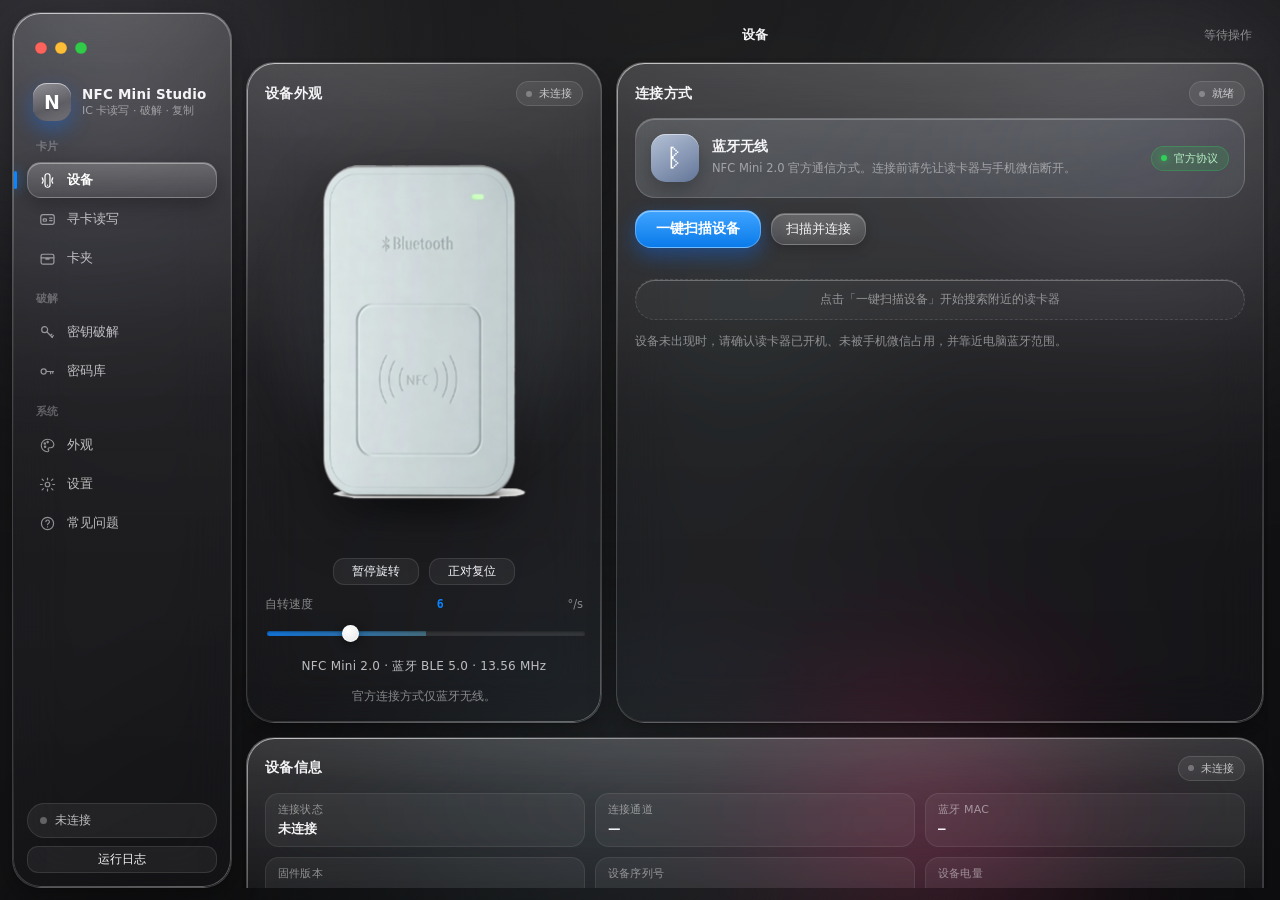
==== app/web/index.html @ 986ca79f "feat(perf): 候选密钥批量认证 + 全卡破解预算可调；项目路径随盘整理更新 - device.request_batch()/auth_batch()：多条请求一次写出去再按 msgid 统" ====
<!DOCTYPE html>
<html lang="zh-CN">
<head>
<meta charset="UTF-8">
<meta name="viewport" content="width=device-width, initial-scale=1.0">
<title>NFC Mini Studio</title>
<link rel="stylesheet" href="css/style.css">
<link rel="stylesheet" href="css/macos.css">
</head>
<body>

<!-- ============ 背景层（液态玻璃折射底） ============ -->
<div class="bg" id="bg">
  <div class="bg-blob b1"></div>
  <div class="bg-blob b2"></div>
  <div class="bg-blob b3"></div>
  <div class="bg-blob b4"></div>
  <div class="bg-blob b5"></div>
  <div class="bg-grain"></div>
  <div class="bg-vignette"></div>
</div>

<!-- ============ 应用主体（macOS 窗口观感） ============ -->
<div class="app">

  <!-- 侧边栏 -->
  <aside class="sidebar glass">
    <!-- 交通灯置于窗口左上角（macOS 惯例，与侧边栏同列） -->
    <div class="titlebar-strip pywebview-drag-region">
      <div class="win-controls">
        <button class="wdot close" id="wClose" title="关闭"></button>
        <button class="wdot min"   id="wMin"   title="最小化"></button>
        <button class="wdot max"   id="wMax"   title="最大化"></button>
      </div>
    </div>

    <div class="brand pywebview-drag-region">
      <div class="logo"><span>N</span></div>
      <div class="brand-text">
        <h1>NFC Mini Studio</h1>
        <span>IC 卡读写 · 破解 · 复制</span>
      </div>
    </div>

    <nav class="nav">
      <div class="nav-group">卡片</div>
      <button class="nav-item is-active" data-view="device">
        <i class="ico ico-device"></i><span>设备</span>
      </button>
      <button class="nav-item" data-view="card">
        <i class="ico ico-card"></i><span>寻卡读写</span>
      </button>
      <button class="nav-item" data-view="box">
        <i class="ico ico-box"></i><span>卡夹</span>
      </button>

      <div class="nav-group">破解</div>
      <button class="nav-item" data-view="crack">
        <i class="ico ico-crack"></i><span>密钥破解</span>
      </button>
      <button class="nav-item" data-view="keybox">
        <i class="ico ico-key"></i><span>密码库</span>
      </button>

      <div class="nav-group">系统</div>
      <button class="nav-item" data-view="appearance">
        <i class="ico ico-paint"></i><span>外观</span>
      </button>
      <button class="nav-item" data-view="settings">
        <i class="ico ico-gear"></i><span>设置</span>
      </button>
      <button class="nav-item" data-view="help">
        <i class="ico ico-help"></i><span>常见问题</span>
      </button>
    </nav>

    <div class="sidebar-foot">
      <div class="conn-pill" id="connPill"><i class="dot-mini"></i><span>未连接</span></div>
      <button class="btn ghost sm full" id="btnLog">运行日志</button>
    </div>
  </aside>

  <!-- 主区域 -->
  <main class="main">
    <header class="titlebar pywebview-drag-region">
      <div class="titlebar-title" id="tbTitle">设备</div>
      <div class="titlebar-right"><span id="tbHint">等待操作</span></div>
    </header>

    <div class="views" id="views">

      <!-- ==================== 设备 ==================== -->
      <section class="view is-active" id="view-device">

        <div class="grid-device">

          <!-- 设备外观 -->
          <div class="card glass showcase">
            <div class="card-head">
              <h2>设备外观</h2>
              <span class="badge" id="ledBadge">未连接</span>
            </div>
            <div class="stage device-stage" id="deviceStage">
              <div class="device-glow"></div>
              <div class="device-model" id="deviceModel">
                <div class="device-depth" id="deviceDepth" aria-hidden="true"></div>
                <img class="device-photo" id="deviceFace" src="assets/device_user_cut.png"
                     alt="NFC Mini 2.0" draggable="false">
                <span class="device-led" id="devLed"></span>
              </div>
              <div class="device-shadow"></div>
            </div>
            <div class="row center device-spin-controls">
              <button class="btn ghost sm" id="btnSpinToggle">暂停旋转</button>
              <button class="btn ghost sm" id="btnSpinReset">正对复位</button>
            </div>
            <label class="field range-field">
              <span>自转速度 <b id="lblSpin">6</b> °/s</span>
              <input type="range" id="rngSpin" min="0" max="24" value="6">
            </label>
            <p class="device-caption">NFC Mini 2.0 · 蓝牙 BLE 5.0 · 13.56 MHz</p>
            <p class="hint center">官方连接方式仅蓝牙无线。</p>
          </div>

          <!-- 连接 -->
          <div class="card glass conn-card">
            <div class="card-head">
              <h2>连接方式</h2>
              <span class="badge" id="scanBadge">就绪</span>
            </div>

            <div class="conn-mode">
              <span class="conn-mode-ico">ᛒ</span>
              <div>
                <b>蓝牙无线</b>
                <p>NFC Mini 2.0 官方通信方式。连接前请先让读卡器与手机微信断开。</p>
              </div>
              <span class="badge ok">官方协议</span>
            </div>

            <div class="pane" id="paneBle">
              <div class="row">
                <button class="btn primary lg" id="btnScan">一键扫描设备</button>
                <button class="btn" id="btnQuickConnect">扫描并连接</button>
              </div>
              <div class="scanline" id="scanline"><span></span></div>
              <ul class="dev-list" id="devList">
                <li class="empty">点击「一键扫描设备」开始搜索附近的读卡器</li>
              </ul>
              <p class="hint">设备未出现时，请确认读卡器已开机、未被手机微信占用，并靠近电脑蓝牙范围。</p>
            </div>
          </div>
        </div>

        <div class="card glass">
          <div class="card-head">
            <h2>设备信息</h2>
            <span class="badge" id="connBadge">未连接</span>
          </div>
          <div class="kv-grid" id="devInfo">
            <div class="kv"><label>连接状态</label><b id="kvState">未连接</b></div>
            <div class="kv"><label>连接通道</label><b id="kvMode">—</b></div>
            <div class="kv"><label>蓝牙 MAC</label><b id="kvMac" class="mono">—</b></div>
            <div class="kv"><label>固件版本</label><b id="kvVer">—</b></div>
            <div class="kv"><label>设备序列号</label><b id="kvSn" class="mono">—</b></div>
            <div class="kv"><label>设备电量</label><b id="kvBattery">—</b></div>
            <div class="kv"><label>固件型号</label><b id="kvFwModel">—</b></div>
            <div class="kv"><label>卡上芯片</label><b id="kvChip">—</b></div>
          </div>
          <div class="row mt">
            <button class="btn" id="btnRefreshInfo">刷新信息</button>
            <button class="btn danger" id="btnDisconnect">断开连接</button>
          </div>
          <p class="hint">蓝牙连接前，请先让读卡器与手机微信断开。</p>
        </div>
      </section>

      <!-- ==================== 寻卡读写 ==================== -->
      <section class="view" id="view-card">
        <div class="grid-2">
          <div class="card glass card-find">
            <div class="find-visual">
              <div class="chip-card" id="chipCard">
                <span class="card-corner mono">NFC MINI 2.0</span>
                <span class="card-waves" aria-hidden="true"><i></i><i></i><i></i></span>
                <div class="chip-uid" id="chipUid">—— —— —— ——</div>
                <div class="chip-class" id="chipClass">等待寻卡</div>
              </div>
            </div>
            <div class="find-info">
              <div class="card-head">
                <h2>寻卡</h2>
              </div>
              <button class="btn primary lg" id="btnFind">一键寻卡</button>
              <div class="kv-grid compact">
                <div class="kv"><label>UID</label><b id="fUid" class="mono">—</b></div>
                <div class="kv"><label>卡片类别</label><b id="fClass">—</b></div>
                <div class="kv"><label>固件卡类型</label><b id="fType">—</b></div>
                <div class="kv"><label>SAK</label><b id="fSak" class="mono">—</b></div>
                <div class="kv"><label>UID 卡</label><b id="fIsUid">—</b></div>
                <div class="kv"><label>频段</label><b id="fBand">—</b></div>
              </div>
              <div class="row">
                <button class="btn" id="btnCopyUid">复制 UID</button>
                <button class="btn ghost" id="btnBug">漏洞卡检测</button>
              </div>
            </div>
          </div>

          <div class="card glass">
            <div class="card-head">
              <h2>自动破解（后台级联）</h2>
              <span class="badge" id="autoCrackBadge">待寻卡</span>
            </div>
            <p class="hint">寻卡成功后自动在后台按顺序尝试多种破解方式，前一种失败自动切换下一种，不阻塞读卡。</p>
            <div class="progress with-idle is-idle" id="crackProg" data-idle="等待寻卡">
              <span id="crackBar"></span>
            </div>
            <div class="progress-info">
              <b id="crackPct">0%</b><span id="crackMeta">等待寻卡</span>
            </div>
            <div class="chain-mini" id="chainMini"></div>
            <div class="row mt">
              <button class="btn" id="btnCrackAgain">重新破解</button>
            </div>
            <div class="result-box" id="crackResultMini">
              <p class="hint">破解结果会显示在这里。</p>
            </div>
          </div>
        </div>

        <div class="card glass">
          <div class="card-head">
            <h2>扇区数据</h2>
            <span class="badge" id="dumpBadge">未读取</span>
          </div>
          <div class="sector-tools">
            <label class="field">
              <span>默认密钥</span>
              <input class="input mono" id="keyInput" maxlength="17" value="FFFFFFFFFFFF">
            </label>
            <label class="field">
              <span>密钥类型</span>
              <select class="input" id="keyType">
                <option value="0">KEY A</option>
                <option value="1">KEY B</option>
              </select>
            </label>
            <div class="sector-actions">
              <button class="btn primary" id="btnDump">读取整卡</button>
              <button class="btn" id="btnWriteAll">写入整卡</button>
              <button class="btn ghost" id="btnClearDump">清空</button>
            </div>
          </div>

          <div class="progress-stack">
            <div class="progress-block">
              <div class="progress-head"><span>读卡进度</span><b id="dumpPct">0%</b></div>
              <div class="progress with-idle is-idle" id="dumpProg" data-idle="等待读取整卡">
                <span id="dumpBar"></span>
              </div>
              <div class="progress-info"><span id="dumpMeta">等待读取</span><em id="dumpTime">—</em></div>
            </div>

            <div class="progress-block">
              <div class="progress-head"><span>写卡进度</span><b id="writePct">0%</b></div>
              <div class="progress with-idle is-idle" id="writeProg" data-idle="等待写入卡片">
                <span id="writeBar"></span>
              </div>
              <div class="progress-info"><span id="writeMeta">等待写入</span><em id="writeTime">—</em></div>
            </div>
          </div>

          <div class="sectors" id="sectors"></div>
        </div>

        <!-- P0 · 独立写卡流程（0x0C / 0x16 / 0x18 / 0x08 + 写前卡号校验） -->
        <div class="grid-2 mt">
          <div class="card glass">
            <div class="card-head">
              <h2>独立写卡</h2>
              <span class="badge" id="writeCardBadge">待写卡</span>
            </div>
            <p class="hint">命令对齐微信小程序「宜新 NFC Reader Tool」：写卡号 0x0C、极速写块 0x16、普通写块 0x18、带密钥类型写块 0x08；写前先用 0x24 / 0x26 做卡号校验。</p>
            <div class="sector-tools">
              <label class="field">
                <span>写卡档位</span>
                <select class="input" id="wMode"></select>
              </label>
              <label class="field grow">
                <span>待写卡号（ID 卡 / 转接卡，10 位 Hex）</span>
                <input class="input mono" id="wCardNo" maxlength="12" placeholder="0A1B2C3D4E"
                       spellcheck="false">
              </label>
            </div>
            <div class="row mt">
              <label class="check">
                <input type="checkbox" id="wCheckNo" checked><span>写前校验卡号</span>
              </label>
              <label class="check">
                <input type="checkbox" id="wVerify" checked><span>写后回读校验</span>
              </label>
            </div>
            <div class="row mt">
              <button class="btn" id="btnReadNo">读取当前卡号</button>
              <button class="btn" id="btnWriteNo">仅写卡号（0x0C）</button>
              <button class="btn primary" id="btnWriteCard">开始写卡</button>
            </div>
            <div class="progress with-idle is-idle" id="writeCardProg" data-idle="等待写卡">
              <span id="writeCardBar"></span>
            </div>
            <div class="progress-info">
              <b id="writeCardPct">0%</b><span id="writeCardMeta">等待写卡</span><em id="writeCardTime">—</em>
            </div>
            <div class="result-box" id="writeCardResult">
              <p class="hint">写卡结果（含卡号校验结论、每一步命令与耗时）会显示在这里。</p>
            </div>
          </div>

          <div class="card glass">
            <div class="card-head">
              <h2>读 ID 卡 / 低频卡频率</h2>
              <span class="badge" id="idCardBadge">未读取</span>
            </div>
            <p class="hint">对应小程序 0x26 命令：读取 ID 卡（低频卡）卡号，并解析其工作频率档位（125 / 250 / 375 / 500 kHz）。</p>
            <div class="row">
              <button class="btn primary" id="btnReadIdCard">读取 ID 卡（0x26）</button>
              <button class="btn ghost" id="btnSniffRun">侦测读卡（0x34/0x35/0x36）</button>
              <button class="btn ghost" id="btnCheckFw">检查固件</button>
              <button class="btn ghost" id="btnDownloadFw">下载固件</button>
            </div>
            <div class="kv-grid compact">
              <div class="kv"><label>卡号</label><b id="idNo" class="mono">—</b></div>
              <div class="kv"><label>卡号（十进制）</label><b id="idDec" class="mono">—</b></div>
              <div class="kv"><label>工作频率</label><b id="idFreq">—</b></div>
              <div class="kv"><label>频率档位</label><b id="idFreqId">—</b></div>
              <div class="kv"><label>卡类型</label><b id="idType">—</b></div>
              <div class="kv"><label>卡代码</label><b id="idCode" class="mono">—</b></div>
              <div class="kv"><label>设施码</label><b id="idFacility" class="mono">—</b></div>
              <div class="kv"><label>HID 位宽</label><b id="idHid">—</b></div>
              <div class="kv"><label>原始帧</label><b id="idRaw" class="mono">—</b></div>
            </div>
          </div>
        </div>

        <!-- P1 · 写录手机 / 手环 NFC（0x27 转接卡两步法，须与写 UID / 魔术卡区分） -->
        <div class="card glass mt">
          <div class="card-head">
            <h2>写录手机 / 手环 NFC</h2>
            <span class="badge" id="phoneNfcBadge">待写录</span>
          </div>
          <p class="hint">命令语义对齐小程序 card-write 页的「写手机 / 手环」：<b>转接卡两步法</b> ——
            0x0C 写卡号 → 0x26 回读 → 0x27 生成转接卡 → 0x16 / 0x18 写 IC 数据。
            该流程与「写 UID / 魔术卡」（0x27 直接改写卡片 UID）、「封卡」（0x17 单字节，不可逆）是
            <b>不同流程</b>，请勿混用。</p>
          <div class="sector-tools">
            <label class="field">
              <span>转接卡 UID（6 字节 Hex，可空）</span>
              <input class="input mono" id="pnUid" maxlength="14" placeholder="04A1B2C3D4E5"
                     spellcheck="false">
            </label>
            <label class="field grow">
              <span>要模拟的卡号（10 位 Hex，可空）</span>
              <input class="input mono" id="pnCardNo" maxlength="12" placeholder="0A1B2C3D4E"
                     spellcheck="false">
            </label>
            <label class="field">
              <span>写块档位</span>
              <select class="input" id="pnMode"></select>
            </label>
          </div>
          <div class="row mt">
            <label class="check">
              <input type="checkbox" id="pnPrepOnly"><span>仅生成转接卡（不写 IC 数据）</span>
            </label>
            <label class="check">
              <input type="checkbox" id="pnCheckNo" checked><span>写前卡号校验（0x24 + 0x26）</span>
            </label>
            <label class="check">
              <input type="checkbox" id="pnVerify" checked><span>写后回读校验</span>
            </label>
          </div>
          <div class="row mt">
            <button class="btn primary" id="btnWritePhoneNfc">写入手机 / 手环</button>
            <button class="btn" id="btnPhoneNfcSteps">查看步骤</button>
            <button class="btn ghost" id="btnWriteUidCard">写 UID / 生成转接卡（0x27）</button>
          </div>
          <div class="row mt">
            <label class="check">
              <input type="checkbox" id="lockConfirm"><span>我已知晓：格式化 / 封卡 / 锁卡均不可逆</span>
            </label>
            <button class="btn danger" id="btnFormatCard">格式化卡片</button>
            <button class="btn danger" id="btnLockUfuid">封卡 UFUID（0x17）</button>
            <button class="btn danger" id="btnLockCard">锁卡（0x23）</button>
          </div>
          <div class="progress with-idle is-idle" id="phoneNfcProg" data-idle="等待写录">
            <span id="phoneNfcBar"></span>
          </div>
          <div class="progress-info">
            <b id="phoneNfcPct">0%</b><span id="phoneNfcMeta">等待写录</span><em id="phoneNfcTime">—</em>
          </div>
          <div class="result-box" id="phoneNfcResult">
            <p class="hint">转接卡步骤清单与回读结论（含 0x27 是否命中桥卡）会显示在这里。</p>
          </div>
        </div>
      </section>

      <!-- ==================== 破解 ==================== -->
      <section class="view" id="view-crack">
        <div class="grid-2">
          <div class="card glass">
            <div class="card-head">
              <h2>破解方式（自动级联）</h2>
              <span class="badge" id="chainBadge">0 / 6</span>
            </div>
            <div class="method-list" id="methodList"></div>
          </div>
          <div class="card glass">
            <div class="card-head">
              <h2>执行</h2>
              <span class="badge" id="crackStateBadge">就绪</span>
            </div>
            <label class="field">
              <span>目标扇区</span>
              <select class="input" id="crackSector"></select>
            </label>
            <label class="field">
              <span>密钥类型</span>
              <select class="input" id="crackKeyType">
                <option value="0">KEY A</option>
                <option value="1">KEY B</option>
              </select>
            </label>
            <label class="field">
              <span>单方式超时（秒）</span>
              <input class="input" id="crackTimeout" type="number" value="25" min="5" max="600">
            </label>
            <button class="btn primary lg full" id="btnCrack">手动级联破解</button>

            <div class="progress-block">
              <div class="progress-head"><span>破解进度</span><b id="crackBigPct">0%</b></div>
              <div class="progress lg with-idle is-idle" id="crackBigProg" data-idle="等待开始破解">
                <span id="crackBigBar"></span>
              </div>
              <div class="progress-info"><span id="crackBigMeta">等待开始</span><em id="crackBigTime">—</em></div>
            </div>

            <div class="attempts" id="crackAttempts"></div>
            <div class="result-box" id="crackResult">
              <p class="hint">破解结果将显示在这里。</p>
            </div>
            <p class="note">破解时请保持卡片贴在读卡器上。硬嵌套耗时较长，可随时中止。</p>
            <div class="row mt">
              <button class="btn ghost" id="btnCrackCancel">中止破解</button>
            </div>
          </div>
        </div>

        <!-- P1 · 自动识别卡片 / 一键破解扫描（0x38 自动识别，0x11 兜底） -->
        <div class="card glass mt">
          <div class="card-head">
            <h2>自动识别卡片 / 一键破解扫描</h2>
            <span class="badge" id="scanBadge">待扫描</span>
          </div>
          <p class="hint">先发 <b>0x38 自动识别卡片</b>（单字节 DATA）读回卡号 / 卡类型 / 卡代码 / 设施码；
            0x38 未命中或返回非 ID 卡时自动回落 <b>0x11 寻卡</b>判类型，再按卡类型决定是否启动后台级联破解
            （ID 卡无密钥概念 → 跳过）。<span class="mono">注意：staticnested 变体破解同为 0x38 但带载荷，
            自动识别是单字节，设备靠 DATA 长度区分。</span></p>
          <label class="field">
            <span>解码方式（对齐小程序 8 种算法）</span>
            <select class="input" id="decodeAlgo">
              <option value="auto">自动（keygen 优先，推荐）</option>
              <option value="network">network · 云端密钥库 keygen</option>
              <option value="history">history · 读卡历史库复用</option>
              <option value="staticnest">staticnest · 无漏洞卡</option>
              <option value="hardnested">hardnested · 兼容卡</option>
              <option value="pang">pang · 全加密卡</option>
              <option value="mfoc">mfoc · 全加密变体</option>
              <option value="fm11rf08s">fm11rf08s · 三代卡</option>
            </select>
          </label>
          <div class="row">
            <button class="btn primary" id="btnAutoIdentify">自动识别卡片（0x38）</button>
            <button class="btn primary" id="btnCrackScan">一键破解扫描</button>
            <button class="btn primary" id="btnCloudCrack">云端破解（keygen 密钥库）</button>
            <button class="btn" id="btnCardNoValid">卡号校验（0x24）</button>
          </div>
          <div class="row mt">
            <label class="check">
              <input type="checkbox" id="scanAutoCrack" checked><span>扫描命中 IC 卡后自动后台破解</span>
            </label>
          </div>
          <div class="progress with-idle is-idle" id="scanProg" data-idle="等待扫描">
            <span id="scanBar"></span>
          </div>
          <div class="progress-info">
            <b id="scanPct">0%</b><span id="scanMeta">等待扫描</span><em id="scanTime">—</em>
          </div>
          <div class="kv-grid compact mt">
            <div class="kv"><label>识别来源</label><b id="scanSource">—</b></div>
            <div class="kv"><label>卡号</label><b id="scanNo" class="mono">—</b></div>
            <div class="kv"><label>卡类型</label><b id="scanType">—</b></div>
            <div class="kv"><label>卡代码</label><b id="scanCode" class="mono">—</b></div>
            <div class="kv"><label>设施码</label><b id="scanFacility" class="mono">—</b></div>
            <div class="kv"><label>破解建议</label><b id="scanAdvice">—</b></div>
          </div>
          <div class="result-box" id="scanResult">
            <p class="hint">识别结论、卡号校验状态与破解建议会显示在这里。</p>
          </div>
        </div>

        <!-- 破解模式（原在「外观设置」页，属于破解业务，移到这里） -->
        <div class="card glass">
          <div class="card-head">
            <h2>破解模式（云端解算 / 本地离线）</h2>
            <span class="badge" id="crackModeBadge">读取中…</span>
          </div>
          <div class="seg" id="crackModeSeg">
            <button class="seg-item is-active" id="modeCloud">云端解算</button>
            <button class="seg-item" id="modeLocal">本地离线</button>
          </div>
          <p class="hint" id="crackModeHint">云端解算失败或超时后自动降级本地 mfkey32。</p>

          <div class="grid-2 mt">
            <label class="field">
              <span>云端解算接口地址（默认官方 recovery 地址，可替换）</span>
              <input class="input mono" id="setCloudEndpoint" placeholder="https://nfctools.nfcreader.net/nice-json/mini-program/v1/recovery/mfkey32v2">
            </label>
            <label class="field">
              <span>云端 token（需填自己账号的登录态 token）</span>
              <input class="input mono" id="setCloudToken" type="password" placeholder="粘贴登录态 token（留空 = 保持不变）">
            </label>
          </div>
          <div class="row wrap mt">
            <button class="btn primary" id="btnWxToken">从微信小程序自动获取 token</button>
            <span class="hint grow" id="wxTokenOut">微信已登录且「宜新 NFC Reader Tool」小程序已打开时，点这里自动抓取并填入云端 token。</span>
          </div>
          <p class="hint">token 来源：微信小程序「宜新 NFC Reader Tool」登录账号后，请求头 NICETHEME 的值（登录态、会过期，需自行获取粘贴）。密钥库接口用的厂商内置凭据已随软件内置，无需填写；未填 token 时云端会跳过并自动降级本地 mfkey32。</p>

          <div class="row wrap mt">
            <label class="field grow">
              <span>云端超时（秒，超时自动降级本地）</span>
              <input class="input" id="setCloudTimeout" type="number" value="8" min="1" max="120">
            </label>
            <button class="btn ghost" id="btnVerifyLocal">验证本地算法</button>
          </div>
          <p class="hint" id="crackVerifyOut">点「验证本地算法」跑一遍官方 mfkey32 测试向量，确认本机离线算法可用。</p>
        </div>
      </section>

      <!-- ==================== 卡夹 ==================== -->
      <section class="view" id="view-box">
        <div class="card glass">
          <div class="card-head">
            <h2>卡夹</h2>
            <span class="badge" id="boxBadge">0 张</span>
          </div>
          <div class="row wrap">
            <button class="btn primary lg" id="btnCopyCard">一键复制卡（读整卡入夹）</button>
            <button class="btn" id="btnImportCard">导入卡片文件</button>
            <button class="btn ghost" id="btnRefreshBox">刷新</button>
            <button class="btn ghost" id="btnCardDiff">数据对比（滚动码）</button>
          </div>
          <p class="hint">「复制」= 读取当前卡的 64 个数据块并存入卡夹（同时后台自动破解）；「粘贴写卡」= 把卡夹中的数据逐块写回目标卡并回读校验。</p>

          <div class="progress-block">
            <div class="progress-head"><span>复制 / 粘贴进度</span><b id="copyPct">0%</b></div>
            <div class="progress"><span id="copyBar"></span></div>
            <div class="progress-info"><span id="copyMeta">等待操作</span><em id="copyTime">—</em></div>
          </div>

          <div class="card-grid" id="cardGrid"></div>
        </div>
      </section>

      <!-- ==================== 外观 ==================== -->
      <section class="view" id="view-appearance">
        <div class="grid-2">
          <div class="card glass">
            <div class="card-head"><h2>背景外观</h2></div>
            <div class="wall-grid" id="wallGrid"></div>
            <div class="row mt">
              <button class="btn primary" id="btnPickWall">选择本地图片</button>
              <button class="btn ghost" id="btnClearWall">恢复内置背景</button>
            </div>
            <label class="field range-field">
              <span>玻璃模糊 <b id="lblBlur">26</b></span>
              <input type="range" id="rngBlur" min="0" max="100" value="26">
            </label>
            <label class="field range-field">
              <span>玻璃乳白度 <b id="lblAlpha">4</b>（越低越通透）</span>
              <input type="range" id="rngAlpha" min="0" max="60" value="4">
            </label>
          </div>
        </div>
      </section>

      <!-- ==================== 设置 ==================== -->
      <section class="view" id="view-settings">
        <div class="grid-2">
          <div class="card glass">
            <div class="card-head"><h2>读写与破解默认值</h2></div>
            <label class="field">
              <span>默认密钥（12 位 Hex）</span>
              <input class="input mono" id="setKey" maxlength="17" value="FFFFFFFFFFFF">
            </label>
            <label class="field">
              <span>密钥类型</span>
              <select class="input" id="setKeyType">
                <option value="0">KEY A</option>
                <option value="1">KEY B</option>
              </select>
            </label>
            <label class="field">
              <span>自动破解目标扇区</span>
              <select class="input" id="setCrackSector"></select>
            </label>
            <label class="field">
              <span>单方式超时（秒）</span>
              <input class="input" id="setCrackTimeout" type="number" value="25" min="5" max="600">
            </label>
            <label class="field">
              <span>全卡破解时间上限（秒，超时保留已解出的扇区）</span>
              <input class="input" id="setCrackBudget" type="number" value="300" min="30" max="3600">
            </label>
            <label class="check">
              <input type="checkbox" id="setCrackBatch"><span>候选密钥批量认证（更快；设备漏应答会自动回退串行）</span>
            </label>
            <label class="check">
              <input type="checkbox" id="setAutoCrack"><span>寻卡后自动后台破解</span>
            </label>
            <label class="check">
              <input type="checkbox" id="setAutoFind"><span>连接后自动寻卡</span>
            </label>            <div class="split mt"><span>功能设置（对齐小程序）</span></div>
            <label class="check">
              <input type="checkbox" id="setHidEnable"><span>启用 HID 卡读取</span>
            </label>
            <label class="check">
              <input type="checkbox" id="setNonFullKey"><span>非完整密钥读卡（采集 + 密钥缓存批量验证）</span>
            </label>
            <label class="check">
              <input type="checkbox" id="setEncZero"><span>自动加密 0 扇区</span>
            </label>
            <label class="check">
              <input type="checkbox" id="setWriteTips"><span>写卡前提示滚动码风险</span>
            </label>
            <label class="check">
              <input type="checkbox" id="setPowerDisplay"><span>显示设备电量</span>
            </label>
            <label class="check">
              <input type="checkbox" id="setSak88"><span>SAK88 开关</span>
            </label>
            <button class="btn primary" id="btnSaveSet">保存设置</button>

            <div class="about">
              <h3>关于</h3>
              <p>NFC Mini Studio <b id="aboutVer">2.6.0</b></p>
              <p class="hint">协议来自 NFC Mini 2.0 微信小程序 BLE 私有协议逆向，仅供自有设备研究使用。</p>
            </div>
          </div>
        </div>

      </section>

      <!-- ==================== 密码库 ==================== -->
      <section class="view" id="view-keybox">
        <div class="card glass">
          <div class="card-head">
            <h2>密码库</h2>
            <span class="badge" id="keyboxBadge">读取中…</span>
          </div>
          <div class="seg" id="keyboxTabs">
            <button class="seg-item is-active" id="kbTabPublic">公共资源库</button>
            <button class="seg-item" id="kbTabUser">用户密钥库</button>
            <button class="seg-item" id="kbTabHistory">读卡历史库</button>
          </div>
          <div class="row wrap mt">
            <input class="input mono grow" id="keyboxInput" placeholder="12 位 Hex 密钥，多个用逗号/空格分隔">
            <button class="btn primary" id="keyboxAdd">添加到用户库</button>
            <button class="btn ghost" id="keyboxClear">清空当前库</button>
          </div>
          <div class="row wrap mt">
            <select class="input" id="keyboxBlock"></select>
            <select class="input" id="keyboxKeyType">
              <option value="0">KEY A</option>
              <option value="1">KEY B</option>
            </select>
            <button class="btn primary" id="keyboxVerify">批量验证</button>
            <span class="hint grow" id="keyboxVerifyOut">对当前密码库逐把认证（对齐小程序 0x40 缓存 + 0x41 验证功能）。</span>
          </div>
          <div class="keybox-list mt" id="keyboxList"></div>
          <p class="hint">公共资源库＝厂商常用密钥表；用户密钥库＝自己新增/导入；读卡历史库＝每次读卡破解命中的 UID 与密钥。</p>
        </div>
      </section>

      <!-- ==================== 常见问题 ==================== -->
      <section class="view" id="view-help">
        <div class="card glass">
          <div class="card-head"><h2>常见问题</h2><span class="badge">FAQ</span></div>
          <details class="faq"><summary>云端破解为什么有时候解不出来？</summary>
            <p>云端密钥库（keygen）是按卡号 UID 收录的。收录过的卡会返回几百把候选密钥，逐把验证很快就能命中；<b>没收录的卡查不到候选</b>，就需要用 staticnest / hardnested 等需要已知密钥的算法。</p></details>
          <details class="faq"><summary>为什么读卡慢、写卡快？</summary>
            <p>读卡要逐块采集 + 云端返回几百把候选逐把验证（官方也是分批试），所以慢；写卡用的是 <b>0x16 极速档</b>，写完立即返回，所以快。</p></details>
          <details class="faq"><summary>云端 token 会过期吗？</summary>
            <p>会。recovery 接口要的是微信登录态 token，约 1 天过期。破解页点「从微信小程序自动获取 token」可一键重新抓取填好；不填时云端会跳过、降级本地算法。</p></details>
          <details class="faq"><summary>写卡提示里的「滚动码」是什么？</summary>
            <p>有些小区卡每次刷卡会改掉某一两个块（滚动码）。直接克隆可能导致门禁失效。用卡夹页的「数据对比」可以看出是不是滚动码卡。</p></details>
          <details class="faq"><summary>格式化 / 封卡会不会有风险？</summary>
            <p><b>都会，且不可逆。</b>格式化会清空整卡数据（密钥块写回厂商默认值）；封卡（0x17）/ 锁卡（0x23）执行后卡片不能再改写。两者都要勾选「我已知晓」并二次确认。</p></details>
          <details class="faq"><summary>为什么写卡总是失败？</summary>
            <p>先确认密钥已通过认证（0x06/0x09，不是那个空命令 0x0A）。密钥错时写块必然失败。可用密码库的「批量验证」先筛出正确密钥，再写卡。</p></details>
          <details class="faq"><summary>固件升级为什么只让下载不让刷？</summary>
            <p>刷写固件有变砖风险，且官方刷写协议（0x90/0x91）尚未完全逆清。当前只提供「检查固件」和「下载固件」留档，不做刷写。</p></details>
          <details class="faq"><summary>HID 卡 / ID 卡能破解吗？</summary>
            <p>不能，也不需要。ID 卡（125kHz）和 HID 卡是低频卡，没有 Mifare 的扇区密钥体系，寻卡即可读出卡号，不存在"破解密钥"这回事。</p></details>
        </div>
      </section>

    </div>
  </main>
</div>

<!-- ============ 全局进度浮层 ============ -->
<div class="progress-dock glass" id="progDock">
  <div class="progress-dock-head">
    <span class="dot-live" id="progDot"></span>
    <b id="progTitle">空闲</b>
    <em id="progPct">0%</em>
  </div>
  <div class="progress"><span id="progBar"></span></div>
  <div class="progress-info"><span id="progMeta">—</span><em id="progTime">—</em></div>
</div>

<!-- ============ 日志抽屉 ============ -->
<div class="log-drawer glass" id="logDrawer">
  <div class="log-head">
    <h3>运行日志</h3>
    <div class="row">
      <button class="btn ghost sm" id="btnClearLog">清空</button>
      <button class="btn ghost sm" id="btnCloseLog">收起</button>
    </div>
  </div>
  <div class="log-body mono" id="logBody"></div>
</div>

<!-- ============ 通用弹层 ============ -->
<div class="modal-mask" id="modalMask">
  <div class="modal glass" id="modalBox">
    <h3 id="modalTitle">确认</h3>
    <p id="modalText"></p>
    <div class="modal-actions">
      <button class="btn ghost" id="modalCancel">取消</button>
      <button class="btn primary" id="modalOk">确认</button>
    </div>
  </div>
</div>

<div class="toasts" id="toasts"></div>

<script src="js/app.js"></script>
</body>
</html>
---- app/web/css/style.css ----
/* ==========================================================================
   NFC Mini Studio 2.6.0 · Liquid Glass 主题（macOS 桌面系统观感）
   设计要点：多层毛玻璃 + 高光边缘 + 折射扫光 + 大圆角 + 柔和层级阴影
   ========================================================================== */

/* ------------------------------------------------------------------ tokens */
:root {
  /* 玻璃乳白度：小数（0 = 全透，1 = 全白）；由设置页滑杆写入 */
  --alpha: 0.04;
  --blur: 26px;
  --sat: 170%;

  --r-xl: 30px;
  --r-lg: 24px;
  --r-md: 16px;
  --r-sm: 11px;

  --ink: #f5f5f7;
  --ink-2: rgba(245, 245, 247, .74);
  --ink-3: rgba(245, 245, 247, .50);
  --ink-4: rgba(245, 245, 247, .30);

  --accent: #0071e3;
  --accent-2: #64d2ff;
  --ok: #30d158;
  --warn: #ffd60a;
  --err: #ff453a;
  --violet: #bf5af2;
  --pink: #ff375f;

  --edge: rgba(255, 255, 255, .16);
  --edge-hi: rgba(255, 255, 255, .34);
  --fill: rgba(255, 255, 255, .07);
  --fill-hi: rgba(255, 255, 255, .13);

  --sd-1: 0 1px 2px rgba(0, 0, 0, .22), 0 10px 28px rgba(0, 0, 0, .30);
  --sd-2: 0 2px 8px rgba(0, 0, 0, .26), 0 22px 60px rgba(0, 0, 0, .42);

  --ease: cubic-bezier(.22, 1, .36, 1);
  --ease-soft: cubic-bezier(.4, 0, .2, 1);
  --spring: cubic-bezier(.34, 1.56, .64, 1);

  --font: "Segoe UI Variable Display", "SF Pro Display", -apple-system,
          "PingFang SC", "Microsoft YaHei UI", "HarmonyOS Sans SC", system-ui, sans-serif;
  --mono: "Cascadia Code", "SF Mono", "JetBrains Mono", Consolas, "Courier New", monospace;
}

/* ------------------------------------------------------------------- reset */
* { box-sizing: border-box; }

html, body { height: 100%; margin: 0; }

body {
  font-family: var(--font);
  color: var(--ink);
  background: #0a0a0b;
  overflow: hidden;
  -webkit-font-smoothing: antialiased;
  text-rendering: optimizeLegibility;
  user-select: none;
}

h1, h2, h3, p, ul, li { margin: 0; padding: 0; }
ul { list-style: none; }
button, input, select { font-family: inherit; font-size: inherit; color: inherit; outline: none; }
b, strong { font-weight: 600; }
.mono { font-family: var(--mono); font-variant-ligatures: none; }
::selection { background: rgba(10, 132, 255, .38); }

::-webkit-scrollbar { width: 10px; height: 10px; }
::-webkit-scrollbar-track { background: transparent; }
::-webkit-scrollbar-thumb {
  background: rgba(255, 255, 255, .14);
  border: 3px solid transparent;
  border-radius: 99px;
  background-clip: content-box;
}
::-webkit-scrollbar-thumb:hover { background: rgba(255, 255, 255, .26); background-clip: content-box; }

/* -------------------------------------------------------------- background */
.bg {
  position: fixed; inset: 0; z-index: 0; overflow: hidden;
  background: linear-gradient(155deg, #0b0b0d 0%, #141416 42%, #0c0c0e 100%);
  background-size: cover;
  background-position: center;
  transition: background-image .6s var(--ease-soft), filter .5s var(--ease-soft);
}
.bg::after {           /* 图片模式：压暗 + 轻微模糊，让前景玻璃更清晰 */
  content: ''; position: absolute; inset: 0;
  background: rgba(6, 8, 14, 0); transition: background .6s var(--ease-soft);
}
.bg.has-image::after { background: rgba(6, 8, 14, .34); }

.bg-blob {
  position: absolute; border-radius: 50%;
  filter: blur(90px); opacity: .60; mix-blend-mode: screen;
  will-change: transform;
}
.bg-blob.b1 { width: 620px; height: 620px; left: -160px; top: -180px;
  background: radial-gradient(circle at 30% 30%, #4a4a52, rgba(74, 74, 82, 0) 70%);
  animation: drift1 26s var(--ease-soft) infinite alternate; }
.bg-blob.b2 { width: 540px; height: 540px; right: -140px; top: -120px;
  background: radial-gradient(circle at 50% 50%, #55555c, rgba(85, 85, 92, 0) 70%);
  opacity: .46;
  animation: drift2 32s var(--ease-soft) infinite alternate; }
.bg-blob.b3 { width: 700px; height: 700px; left: 22%; bottom: -320px;
  background: radial-gradient(circle at 50% 50%, #3c4a4e, rgba(60, 74, 78, 0) 70%);
  animation: drift3 30s var(--ease-soft) infinite alternate; }
.bg-blob.b4 { width: 420px; height: 420px; right: 12%; bottom: -160px;
  background: radial-gradient(circle at 50% 50%, #ff4d8d, rgba(255, 77, 141, 0) 70%);
  opacity: .40; animation: drift1 34s var(--ease-soft) infinite alternate-reverse; }
.bg-blob.b5 { width: 380px; height: 380px; left: 44%; top: 18%;
  background: radial-gradient(circle at 50% 50%, #46524a, rgba(70, 82, 74, 0) 70%);
  opacity: .32; animation: drift2 24s var(--ease-soft) infinite alternate-reverse; }

@keyframes drift1 { from { transform: translate3d(0, 0, 0) scale(1); }
                    to   { transform: translate3d(90px, 60px, 0) scale(1.14); } }
@keyframes drift2 { from { transform: translate3d(0, 0, 0) scale(1.06); }
                    to   { transform: translate3d(-80px, 70px, 0) scale(.94); } }
@keyframes drift3 { from { transform: translate3d(0, 0, 0) scale(.96); }
                    to   { transform: translate3d(70px, -60px, 0) scale(1.12); } }

.bg-grain {
  position: absolute; inset: -50%; opacity: .30; mix-blend-mode: overlay;
  background-image: url("data:image/svg+xml,%3Csvg xmlns='http://www.w3.org/2000/svg' width='180' height='180'%3E%3Cfilter id='n'%3E%3CfeTurbulence type='fractalNoise' baseFrequency='0.85' numOctaves='2' stitchTiles='stitch'/%3E%3C/filter%3E%3Crect width='180' height='180' filter='url(%23n)' opacity='0.42'/%3E%3C/svg%3E");
  animation: grain 8s steps(6) infinite;
}
@keyframes grain {
  0%, 100% { transform: translate(0, 0); }
  20% { transform: translate(-3%, 2%); }
  40% { transform: translate(2%, -3%); }
  60% { transform: translate(-2%, -2%); }
  80% { transform: translate(3%, 3%); }
}

.bg-vignette {
  position: absolute; inset: 0;
  background: radial-gradient(120% 90% at 50% 0%, rgba(255, 255, 255, .06), transparent 55%),
              radial-gradient(100% 100% at 50% 120%, rgba(0, 0, 0, .55), transparent 60%);
  pointer-events: none;
}

/* ================================================================ 玻璃基底 */
.glass {
  position: relative;
  background:
    linear-gradient(180deg,
      rgba(255, 255, 255, calc(var(--alpha) + .07)) 0%,
      rgba(255, 255, 255, var(--alpha)) 45%,
      rgba(255, 255, 255, calc(var(--alpha) * .5)) 100%),
    linear-gradient(180deg, rgba(255, 255, 255, .05), rgba(255, 255, 255, 0) 60%);
  backdrop-filter: blur(var(--blur)) saturate(var(--sat));
  -webkit-backdrop-filter: blur(var(--blur)) saturate(var(--sat));
  border: 1px solid var(--edge);
  box-shadow: var(--sd-1), inset 0 1px 0 rgba(255, 255, 255, .34),
              inset 0 -1px 0 rgba(255, 255, 255, .06);
}

/* 边缘光 / 折射描边（用 mask 挖空中间，只留 1px 渐变边） */
.glass::before {
  content: ''; position: absolute; inset: 0; border-radius: inherit;
  padding: 1px; pointer-events: none;
  background: linear-gradient(145deg,
      rgba(255, 255, 255, .62) 0%, rgba(255, 255, 255, .10) 26%,
      rgba(255, 255, 255, 0) 48%, rgba(255, 255, 255, .06) 72%,
      rgba(255, 255, 255, .34) 100%);
  -webkit-mask: linear-gradient(#000 0 0) content-box, linear-gradient(#000 0 0);
  -webkit-mask-composite: xor;
  mask: linear-gradient(#000 0 0) content-box, linear-gradient(#000 0 0);
  mask-composite: exclude;
  opacity: .9;
}

/* 顶部折光高光 */
.glass::after {
  content: ''; position: absolute; inset: 0; border-radius: inherit; pointer-events: none;
  background: radial-gradient(130% 70% at 50% -22%, rgba(255, 255, 255, .16), transparent 62%);
  opacity: .85;
}

/* ------------------------------------------------------------- 应用外框 */
.app {
  position: relative; z-index: 1;
  display: grid; grid-template-columns: 248px minmax(0, 1fr);
  height: 100vh; gap: 0;
}

/* ------------------------------------------------------------- 侧边栏 */
.sidebar {
  margin: 12px 0 12px 12px;
  padding: 18px 14px 14px;
  border-radius: var(--r-xl);
  display: flex; flex-direction: column; gap: 16px;
  overflow: hidden;
}

.brand { display: flex; align-items: center; gap: 11px; padding: 2px 6px 0; }
.brand .logo {
  width: 38px; height: 38px; border-radius: 12px; flex: none;
  display: grid; place-items: center;
  background: linear-gradient(160deg, #8e8e94, #5a5a60 60%, #6e6e74);
  box-shadow: inset 0 1px 0 rgba(255, 255, 255, .55), 0 8px 20px rgba(10, 110, 255, .38);
}
.brand .logo span { font-size: 19px; font-weight: 700; color: #fff; text-shadow: 0 1px 2px rgba(0, 0, 0, .3); }
.brand-text h1 { font-size: 14px; font-weight: 600; letter-spacing: .2px; }
.brand-text span { font-size: 11px; color: var(--ink-3); }

.nav { display: flex; flex-direction: column; gap: 4px; }
.nav-item {
  display: flex; align-items: center; gap: 11px;
  padding: 10px 12px; border-radius: 14px;
  background: transparent; border: 1px solid transparent;
  color: var(--ink-2); font-size: 13px; font-weight: 500;
  cursor: pointer; text-align: left;
  transition: background .35s var(--ease), color .3s, transform .35s var(--ease), box-shadow .35s var(--ease);
}
.nav-item:hover { background: rgba(255, 255, 255, .07); color: var(--ink); transform: translateX(2px); }
.nav-item.is-active {
  color: #fff;
  background: linear-gradient(180deg, rgba(255, 255, 255, .22), rgba(255, 255, 255, .08));
  border-color: rgba(255, 255, 255, .20);
  box-shadow: inset 0 1px 0 rgba(255, 255, 255, .38), 0 8px 22px rgba(0, 0, 0, .28);
}
.nav-item.is-active::after {
  content: ''; position: absolute; left: -14px; width: 3px; height: 18px; border-radius: 2px;
  background: linear-gradient(180deg, var(--accent-2), var(--accent));
  box-shadow: 0 0 12px rgba(10, 132, 255, .9);
}
.nav-item { position: relative; }

.ico {
  width: 18px; height: 18px; flex: none; opacity: .72;
  background-color: currentColor;
  -webkit-mask: var(--ico) center / contain no-repeat;
  mask: var(--ico) center / contain no-repeat;
  transition: opacity .3s;
}
.nav-item.is-active .ico, .nav-item:hover .ico { opacity: 1; }

.ico-device { --ico: url("data:image/svg+xml,%3Csvg xmlns='http://www.w3.org/2000/svg' viewBox='0 0 24 24' fill='none' stroke='black' stroke-width='1.7' stroke-linecap='round'%3E%3Crect x='8.5' y='2.5' width='7' height='19' rx='3'/%3E%3Cpath d='M12 18.6h.01'/%3E%3Cpath d='M4.6 8.2c1.5 2.3 1.5 5.3 0 7.6'/%3E%3Cpath d='M19.4 8.2c-1.5 2.3-1.5 5.3 0 7.6'/%3E%3C/svg%3E"); }
.ico-card   { --ico: url("data:image/svg+xml,%3Csvg xmlns='http://www.w3.org/2000/svg' viewBox='0 0 24 24' fill='none' stroke='black' stroke-width='1.7' stroke-linecap='round'%3E%3Crect x='2.5' y='5' width='19' height='14' rx='3'/%3E%3Crect x='6' y='11' width='4.5' height='3.5' rx='1'/%3E%3Cpath d='M15 10h3.5M15 13.5h3.5'/%3E%3C/svg%3E"); }
.ico-crack  { --ico: url("data:image/svg+xml,%3Csvg xmlns='http://www.w3.org/2000/svg' viewBox='0 0 24 24' fill='none' stroke='black' stroke-width='1.7' stroke-linecap='round'%3E%3Ccircle cx='8' cy='8' r='4.2'/%3E%3Cpath d='M11 11l8 8'/%3E%3Cpath d='M16.2 16.2l2-2M18.4 18.4l2-2'/%3E%3C/svg%3E"); }
.ico-box    { --ico: url("data:image/svg+xml,%3Csvg xmlns='http://www.w3.org/2000/svg' viewBox='0 0 24 24' fill='none' stroke='black' stroke-width='1.7' stroke-linecap='round'%3E%3Cpath d='M3 8.2A2.2 2.2 0 015.2 6h13.6A2.2 2.2 0 0121 8.2v9.6A2.2 2.2 0 0118.8 20H5.2A2.2 2.2 0 013 17.8z'/%3E%3Cpath d='M3 11h18M10 11v2h4v-2'/%3E%3C/svg%3E"); }
.ico-gear   { --ico: url("data:image/svg+xml,%3Csvg xmlns='http://www.w3.org/2000/svg' viewBox='0 0 24 24' fill='none' stroke='black' stroke-width='1.7' stroke-linecap='round'%3E%3Ccircle cx='12' cy='12' r='3.2'/%3E%3Cpath d='M12 2.8v2.6M12 18.6v2.6M4.5 12H2M22 12h-2.5M6.2 6.2L4.4 4.4M19.6 19.6l-1.8-1.8M17.8 6.2l1.8-1.8M4.4 19.6l1.8-1.8'/%3E%3C/svg%3E"); }

.sidebar-foot { margin-top: auto; display: flex; flex-direction: column; gap: 8px; }
.conn-pill {
  display: flex; align-items: center; gap: 8px;
  padding: 8px 12px; border-radius: 999px;
  font-size: 12px; color: var(--ink-2);
  background: rgba(255, 255, 255, .06);
  border: 1px solid rgba(255, 255, 255, .10);
  transition: .4s var(--ease);
}
.dot-mini {
  width: 7px; height: 7px; border-radius: 50%; flex: none;
  background: var(--ink-4); box-shadow: 0 0 0 0 rgba(48, 209, 88, .5);
}
.conn-pill.on { color: #c7f5d4; border-color: rgba(48, 209, 88, .32); background: rgba(48, 209, 88, .12); }
.conn-pill.on .dot-mini { background: var(--ok); box-shadow: 0 0 10px rgba(48, 209, 88, .9); animation: pulseDot 2.4s var(--ease-soft) infinite; }
@keyframes pulseDot { 0%, 100% { opacity: 1; } 50% { opacity: .45; } }

/* --------------------------------------------------------------- 主区域 */
.main { min-width: 0; display: flex; flex-direction: column; padding: 12px 12px 12px 10px; overflow: hidden; }

.titlebar { display: flex; align-items: center; gap: 14px; height: 42px; padding: 0 8px 0 2px; flex: none; }
.win-controls { display: flex; gap: 8px; padding: 0 6px; }
.wdot {
  width: 12px; height: 12px; border-radius: 50%; border: none; padding: 0;
  cursor: pointer; position: relative;
  box-shadow: inset 0 0 0 .5px rgba(0, 0, 0, .18), 0 1px 2px rgba(0, 0, 0, .22);
  transition: filter .25s, transform .25s var(--spring);
}
.wdot.close { background: linear-gradient(180deg, #ff7a70, #ec4b41); }
.wdot.min { background: linear-gradient(180deg, #ffd465, #f0a91b); }
.wdot.max { background: linear-gradient(180deg, #4ede66, #22b83c); }
.win-controls:hover .wdot { filter: brightness(1.06); }
.wdot:hover { transform: scale(1.12); }
.titlebar-title { font-size: 13px; font-weight: 600; letter-spacing: .3px; color: var(--ink-2); }
.titlebar-right { margin-left: auto; font-size: 11.5px; color: var(--ink-3); padding-right: 6px; }

/* --------------------------------------------------------------- 视图 */
.views { flex: 1; min-height: 0; overflow: hidden auto; padding: 4px 4px 96px; }
.view { display: none; flex-direction: column; gap: 14px; }
.view.is-active { display: flex; animation: viewIn .55s var(--ease) both; }
@keyframes viewIn {
  from { opacity: 0; transform: translateY(10px) scale(.994); filter: blur(6px); }
  to { opacity: 1; transform: none; filter: blur(0); }
}

/* --------------------------------------------------------------- 卡片 */
.card {
  border-radius: var(--r-lg);
  padding: 18px 18px 16px;
  display: flex; flex-direction: column; gap: 12px;
  transition: transform .5s var(--ease), box-shadow .5s var(--ease), border-color .4s;
  animation: cardIn .6s var(--ease) both;
}
@keyframes cardIn { from { opacity: 0; transform: translateY(14px); } to { opacity: 1; transform: none; } }
.card:hover { border-color: rgba(255, 255, 255, .22); box-shadow: var(--sd-2), inset 0 1px 0 rgba(255, 255, 255, .38); }

.card-head { display: flex; align-items: center; justify-content: space-between; gap: 10px; }
.card-head h2 { font-size: 13.5px; font-weight: 600; letter-spacing: .3px; }

.grid-2 { display: grid; grid-template-columns: minmax(0, 1fr) minmax(0, 1fr); gap: 14px; }
.grid-device { display: grid; grid-template-columns: 330px minmax(0, 1fr); gap: 14px; }
@media (max-width: 1180px) {
  .grid-device { grid-template-columns: minmax(0, 1fr); }
  .grid-2 { grid-template-columns: minmax(0, 1fr); }
}

/* --------------------------------------------------------------- 排版件 */
.badge {
  display: inline-flex; align-items: center; gap: 7px;
  padding: 4px 10px 4px 9px; border-radius: 999px;
  font-size: 11px; font-weight: 500; color: var(--ink-2);
  background: rgba(255, 255, 255, .07);
  border: 1px solid rgba(255, 255, 255, .12);
  white-space: nowrap;
  transition: .4s var(--ease);
}
.badge::before {
  content: ''; width: 6px; height: 6px; border-radius: 50%; flex: none;
  background: var(--ink-4);
}
.badge.ok { color: #b6f2c6; background: rgba(48, 209, 88, .14); border-color: rgba(48, 209, 88, .30); }
.badge.ok::before { background: var(--ok); box-shadow: 0 0 9px rgba(48, 209, 88, .9); }
.badge.warn { color: #ffe89a; background: rgba(255, 214, 10, .14); border-color: rgba(255, 214, 10, .30); }
.badge.warn::before { background: var(--warn); box-shadow: 0 0 9px rgba(255, 214, 10, .9); }
.badge.err { color: #ffb9b3; background: rgba(255, 69, 58, .14); border-color: rgba(255, 69, 58, .32); }
.badge.err::before { background: var(--err); box-shadow: 0 0 9px rgba(255, 69, 58, .9); }
.badge.info { color: #b8dcff; background: rgba(10, 132, 255, .16); border-color: rgba(10, 132, 255, .32); }
.badge.info::before { background: var(--accent-2); box-shadow: 0 0 9px rgba(100, 210, 255, .9); }
.badge.live::before { animation: pulseDot 1.6s var(--ease-soft) infinite; }

.hint { font-size: 11.5px; line-height: 1.65; color: var(--ink-3); }
.hint.center { text-align: center; }
.note {
  font-size: 11.5px; color: #ffe89a; line-height: 1.6;
  padding: 9px 12px; border-radius: var(--r-sm);
  background: rgba(255, 214, 10, .09);
  border: 1px solid rgba(255, 214, 10, .22);
}
.row { display: flex; align-items: center; gap: 10px; }
.row.wrap { flex-wrap: wrap; }
.row.center { justify-content: center; }
.mt { margin-top: 2px; }
.full { width: 100%; }

/* --------------------------------------------------------------- 按钮 */
.btn {
  position: relative; overflow: hidden;
  padding: 9px 16px; border-radius: 13px;
  font-size: 12.5px; font-weight: 500; color: var(--ink);
  background: linear-gradient(180deg, rgba(255, 255, 255, .18), rgba(255, 255, 255, .07));
  border: 1px solid rgba(255, 255, 255, .15);
  box-shadow: inset 0 1px 0 rgba(255, 255, 255, .26), 0 5px 16px rgba(0, 0, 0, .26);
  backdrop-filter: blur(14px) saturate(150%);
  cursor: pointer; white-space: nowrap;
  transition: transform .4s var(--ease), box-shadow .4s var(--ease), background .35s, border-color .35s, filter .3s;
}
.btn::after {           /* 扫光 */
  content: ''; position: absolute; top: 0; left: -60%; width: 45%; height: 100%;
  background: linear-gradient(100deg, transparent, rgba(255, 255, 255, .38), transparent);
  transform: skewX(-18deg); opacity: 0; transition: opacity .3s;
}
.btn:hover { transform: translateY(-1.5px); background: linear-gradient(180deg, rgba(255, 255, 255, .24), rgba(255, 255, 255, .11)); }
.btn:hover::after { opacity: 1; animation: sweep .9s var(--ease-soft); }
.btn:active { transform: translateY(0) scale(.985); filter: brightness(.96); }
@keyframes sweep { from { left: -60%; } to { left: 120%; } }

.btn.primary {
  color: #fff;
  background: linear-gradient(180deg, #49a8ff, #0a6fdc 62%, #0a5fc4);
  border-color: rgba(255, 255, 255, .34);
  box-shadow: inset 0 1px 0 rgba(255, 255, 255, .45), 0 10px 26px rgba(10, 132, 255, .36);
}
.btn.primary:hover { box-shadow: inset 0 1px 0 rgba(255, 255, 255, .55), 0 14px 34px rgba(10, 132, 255, .46); }
.btn.danger { color: #ffd9d5; border-color: rgba(255, 69, 58, .34); background: linear-gradient(180deg, rgba(255, 69, 58, .26), rgba(255, 69, 58, .12)); }
.btn.ghost { background: rgba(255, 255, 255, .045); border-color: rgba(255, 255, 255, .10); box-shadow: none; }
.btn.ghost:hover { background: rgba(255, 255, 255, .10); }
.btn.sm { padding: 6px 12px; font-size: 11.5px; border-radius: 11px; }
.btn.lg { padding: 11px 20px; font-size: 13px; border-radius: 15px; }
.btn[disabled] { opacity: .42; pointer-events: none; filter: saturate(.5); }

/* --------------------------------------------------------------- 表单 */
.field { display: flex; flex-direction: column; gap: 6px; min-width: 120px; }
.field > span { font-size: 11px; color: var(--ink-3); }
.input {
  padding: 9px 12px; border-radius: 12px;
  background: rgba(255, 255, 255, .06);
  border: 1px solid rgba(255, 255, 255, .13);
  box-shadow: inset 0 1px 2px rgba(0, 0, 0, .26);
  font-size: 12.5px; transition: border-color .3s, box-shadow .3s, background .3s;
}
.input:focus { border-color: rgba(10, 132, 255, .65); box-shadow: inset 0 1px 2px rgba(0, 0, 0, .26), 0 0 0 3px rgba(10, 132, 255, .18); background: rgba(255, 255, 255, .09); }
select.input { appearance: none; padding-right: 30px; cursor: pointer;
  background-image: url("data:image/svg+xml,%3Csvg xmlns='http://www.w3.org/2000/svg' width='12' height='12' viewBox='0 0 12 12'%3E%3Cpath d='M2.5 4.5L6 8l3.5-3.5' fill='none' stroke='rgba(255,255,255,.6)' stroke-width='1.4' stroke-linecap='round'/%3E%3C/svg%3E");
  background-repeat: no-repeat; background-position: right 10px center; }
select.input option { background: #17171a; color: #f6f7fb; }

.check { display: flex; align-items: center; gap: 9px; font-size: 12.5px; color: var(--ink-2); cursor: pointer; }
.check input { appearance: none; width: 38px; height: 22px; border-radius: 999px; position: relative; cursor: pointer;
  background: rgba(255, 255, 255, .14); border: 1px solid rgba(255, 255, 255, .16);
  transition: background .35s var(--ease), border-color .35s; }
.check input::after { content: ''; position: absolute; top: 2px; left: 2px; width: 16px; height: 16px; border-radius: 50%;
  background: #fff; box-shadow: 0 2px 6px rgba(0, 0, 0, .35); transition: transform .4s var(--spring); }
.check input:checked { background: linear-gradient(180deg, #3fa4ff, #0a6fdc); border-color: rgba(255, 255, 255, .3); }
.check input:checked::after { transform: translateX(16px); }

.range-field { gap: 8px; }
.range-field > span { display: flex; justify-content: space-between; font-size: 11.5px; color: var(--ink-2); }
.range-field b { color: var(--accent-2); font-family: var(--mono); font-weight: 600; }
input[type=range] { appearance: none; width: 100%; height: 22px; background: transparent; cursor: pointer; }
input[type=range]::-webkit-slider-runnable-track {
  height: 6px; border-radius: 99px;
  background: linear-gradient(90deg, rgba(10, 132, 255, .8), rgba(100, 210, 255, .35)) no-repeat,
              rgba(255, 255, 255, .10);
  background-size: 50% 100%;
  box-shadow: inset 0 1px 2px rgba(0, 0, 0, .35);
}
input[type=range]::-webkit-slider-thumb {
  appearance: none; width: 17px; height: 17px; margin-top: -6px; border-radius: 50%;
  background: radial-gradient(circle at 35% 30%, #fff, #e6e6e8);
  border: 1px solid rgba(255, 255, 255, .7);
  box-shadow: 0 2px 8px rgba(0, 0, 0, .45), 0 0 0 0 rgba(10, 132, 255, .35);
  transition: transform .3s var(--spring), box-shadow .3s;
}
input[type=range]:hover::-webkit-slider-thumb { transform: scale(1.12); box-shadow: 0 2px 10px rgba(0, 0, 0, .5), 0 0 0 6px rgba(10, 132, 255, .16); }

/* --------------------------------------------------------------- 进度 */
.progress {
  position: relative; height: 8px; border-radius: 99px; overflow: hidden;
  background: rgba(255, 255, 255, .09);
  box-shadow: inset 0 1px 2px rgba(0, 0, 0, .40);
}
.progress.lg { height: 12px; }
.progress > span {
  position: relative; display: block; height: 100%; width: 0%;
  border-radius: 99px;
  background: linear-gradient(90deg, #0a84ff, #64d2ff 55%, #4fd8ff);
  box-shadow: 0 0 14px rgba(10, 132, 255, .65), inset 0 1px 0 rgba(255, 255, 255, .5);
  transition: width .3s var(--ease-soft);
}
.progress > span::after {           /* 流动高光 */
  content: ''; position: absolute; inset: 0;
  background: repeating-linear-gradient(115deg, rgba(255, 255, 255, .28) 0 10px, rgba(255, 255, 255, 0) 10px 22px);
  animation: flow 1.1s linear infinite; opacity: .55;
}
@keyframes flow { from { background-position: 0 0; } to { background-position: 44px 0; } }
.progress.done > span { background: linear-gradient(90deg, #30d158, #7ef0a0 60%, #30d158); box-shadow: 0 0 14px rgba(48, 209, 88, .55); }
.progress.fail > span { background: linear-gradient(90deg, #ff453a, #ff8f7a); box-shadow: 0 0 14px rgba(255, 69, 58, .55); }
.progress.fail > span::after, .progress.done > span::after { animation: none; opacity: .22; }

/* 空闲态：进度条不再是一行空白，改为虚线轨道 + 居中占位文案（文案取 data-idle） */
.progress.is-idle {
  background: rgba(255, 255, 255, .035);
  border: 1px dashed rgba(255, 255, 255, .17);
  box-shadow: none;
}
.progress.is-idle > span { width: 0 !important; box-shadow: none; }
.progress.is-idle > span::after { display: none; }
.progress.is-idle::before {
  content: ''; position: absolute; inset: 0; opacity: .5;
  background: repeating-linear-gradient(90deg, rgba(255, 255, 255, .05) 0 5px, transparent 5px 11px);
}
.progress.with-idle { height: 24px; }
.progress.with-idle.is-idle::after {
  content: attr(data-idle); position: absolute; inset: 0; z-index: 2;
  display: grid; place-items: center;
  font-size: 10px; letter-spacing: .9px; color: var(--ink-3);
}

/* 读/写进度并排两列，避免上下各留一块空白 */
.progress-stack { display: grid; grid-template-columns: repeat(2, minmax(0, 1fr)); gap: 14px; margin-bottom: 4px; }
@media (max-width: 1180px) { .progress-stack { grid-template-columns: minmax(0, 1fr); } }

/* 扇区数据顶部操作带：密钥/密钥类型与三个操作按钮分区排布 */
.sector-tools {
  display: flex; align-items: flex-end; gap: 12px; flex-wrap: wrap;
  padding: 11px 13px; margin-bottom: 12px; border-radius: var(--r-md);
  background: rgba(255, 255, 255, .045);
  border: 1px solid rgba(255, 255, 255, .09);
}
.sector-tools .field { margin: 0; flex: 1 1 220px; min-width: 220px; }
.sector-tools .field.grow { flex: 1 1 260px; min-width: 260px; }
.sector-actions { display: flex; align-items: center; gap: 8px; margin-left: auto; }
@media (max-width: 900px) { .sector-actions { margin-left: 0; } }

.progress-block { display: flex; flex-direction: column; gap: 7px; margin-top: 2px; }
.progress-head { display: flex; align-items: center; justify-content: space-between; font-size: 11.5px; color: var(--ink-2); }
.progress-head b { font-family: var(--mono); color: var(--accent-2); }
.progress-info { display: flex; align-items: center; justify-content: space-between; gap: 12px; font-size: 11px; color: var(--ink-3); }
.progress-info b { font-family: var(--mono); color: var(--accent-2); }
.progress-info em { font-style: normal; font-family: var(--mono); color: var(--ink-4); }

/* 全局进度浮层 */
.progress-dock {
  position: fixed; right: 22px; bottom: 20px; width: 320px; z-index: 40;
  padding: 13px 15px 12px; border-radius: var(--r-md);
  display: flex; flex-direction: column; gap: 8px;
  transition: opacity .5s var(--ease), transform .5s var(--ease);
}
.progress-dock.is-idle { opacity: .0; transform: translateY(14px) scale(.97); pointer-events: none; }
.progress-dock-head { display: flex; align-items: center; gap: 8px; font-size: 11.5px; }
.progress-dock-head b { font-weight: 600; }
.progress-dock-head em { margin-left: auto; font-style: normal; font-family: var(--mono); color: var(--accent-2); }
.dot-live { width: 7px; height: 7px; border-radius: 50%; background: var(--accent-2); box-shadow: 0 0 10px rgba(100, 210, 255, .95); animation: pulseDot 1.4s var(--ease-soft) infinite; }
.progress-dock.is-idle .dot-live { animation: none; background: var(--ink-4); box-shadow: none; }
.progress-dock.is-fail .dot-live { background: var(--err); box-shadow: 0 0 10px rgba(255, 69, 58, .9); }
.progress-dock.is-ok .dot-live { background: var(--ok); box-shadow: 0 0 10px rgba(48, 209, 88, .9); }

/* --------------------------------------------------------------- 通用 kv */
.kv-grid { display: grid; grid-template-columns: repeat(3, minmax(0, 1fr)); gap: 10px; }
.kv-grid.compact { grid-template-columns: repeat(2, minmax(0, 1fr)); margin-top: 12px; }
.kv {
  padding: 10px 12px; border-radius: var(--r-sm);
  background: rgba(255, 255, 255, .05);
  border: 1px solid rgba(255, 255, 255, .08);
  display: flex; flex-direction: column; gap: 4px; min-width: 0;
  transition: .35s var(--ease);
}
.kv:hover { background: rgba(255, 255, 255, .08); border-color: rgba(255, 255, 255, .14); }
.kv label { font-size: 10.5px; color: var(--ink-3); letter-spacing: .2px; }
.kv b { font-size: 12.5px; font-weight: 600; overflow: hidden; text-overflow: ellipsis; white-space: nowrap; }

/* --------------------------------------------------------------- 分段控件 */
.seg {
  display: grid; grid-template-columns: 1fr 1fr; gap: 4px;
  padding: 4px; border-radius: 15px;
  background: rgba(255, 255, 255, .06);
  border: 1px solid rgba(255, 255, 255, .10);
  box-shadow: inset 0 1px 3px rgba(0, 0, 0, .25);
}
.seg-item {
  position: relative; padding: 8px 10px; border-radius: 11px;
  background: transparent; border: 1px solid transparent;
  color: var(--ink-2); font-size: 12.5px; font-weight: 500; cursor: pointer;
  transition: .4s var(--ease);
}
.seg-item:hover { color: var(--ink); background: rgba(255, 255, 255, .06); }
.seg-item.is-active {
  color: #fff;
  background: linear-gradient(180deg, rgba(255, 255, 255, .24), rgba(255, 255, 255, .10));
  border-color: rgba(255, 255, 255, .20);
  box-shadow: inset 0 1px 0 rgba(255, 255, 255, .4), 0 6px 16px rgba(0, 0, 0, .28);
}
.pane { display: flex; flex-direction: column; gap: 12px; }
.pane.is-hidden { display: none; }

/* --------------------------------------------------------------- 日志抽屉 */
.log-drawer {
  position: fixed; right: 22px; bottom: 20px; width: 460px; max-height: 46vh; z-index: 60;
  border-radius: var(--r-lg); padding: 14px 16px;
  display: flex; flex-direction: column; gap: 10px;
  opacity: 0; transform: translateY(20px) scale(.97); pointer-events: none;
  transition: .5s var(--ease);
}
.log-drawer.open { opacity: 1; transform: none; pointer-events: auto; }
.log-head { display: flex; align-items: center; justify-content: space-between; }
.log-head h3 { font-size: 12.5px; font-weight: 600; }
.log-body { flex: 1; overflow: auto; font-size: 11px; line-height: 1.75; color: var(--ink-2); user-select: text; }
.log-body .l-time { color: var(--ink-4); margin-right: 8px; }
.log-body .l-err { color: #ffb0a9; }
.log-body .l-ok { color: #a9edbc; }
.log-body .l-warn { color: #ffe08a; }

/* --------------------------------------------------------------- 弹层 */
.modal-mask {
  position: fixed; inset: 0; z-index: 90; display: grid; place-items: center;
  background: rgba(4, 5, 10, .5);
  backdrop-filter: blur(10px) saturate(120%);
  opacity: 0; pointer-events: none; transition: opacity .4s var(--ease);
}
.modal-mask.open { opacity: 1; pointer-events: auto; }
.modal {
  width: 380px; max-width: 88vw; border-radius: var(--r-lg); padding: 20px;
  display: flex; flex-direction: column; gap: 12px;
  transform: translateY(16px) scale(.96); transition: transform .45s var(--spring);
}
.modal-mask.open .modal { transform: none; }
.modal h3 { font-size: 14px; font-weight: 600; }
.modal p { font-size: 12.5px; line-height: 1.7; color: var(--ink-2); }
.modal-actions { display: flex; justify-content: flex-end; gap: 10px; margin-top: 4px; }

/* --------------------------------------------------------------- toast */
.toasts { position: fixed; top: 18px; left: 50%; transform: translateX(-50%); z-index: 120;
  display: flex; flex-direction: column; gap: 8px; align-items: center; pointer-events: none; }
.toast {
  padding: 10px 16px; border-radius: 999px; font-size: 12.5px;
  background: rgba(20, 24, 36, .72);
  border: 1px solid rgba(255, 255, 255, .16);
  backdrop-filter: blur(20px) saturate(160%);
  box-shadow: 0 10px 30px rgba(0, 0, 0, .45), inset 0 1px 0 rgba(255, 255, 255, .28);
  animation: toastIn .5s var(--spring) both;
}
.toast.ok { color: #c4f6d4; border-color: rgba(48, 209, 88, .35); }
.toast.err { color: #ffc3bd; border-color: rgba(255, 69, 58, .38); }
.toast.out { animation: toastOut .4s var(--ease-soft) both; }
@keyframes toastIn { from { opacity: 0; transform: translateY(-12px) scale(.94); } to { opacity: 1; transform: none; } }
@keyframes toastOut { to { opacity: 0; transform: translateY(-10px) scale(.96); } }
/* ==========================================================================
   设备页 · CSS 3D 设备模型（正面用录屏截取的真实设备照片做贴图）
   ========================================================================== */
.showcase { overflow: hidden; }
.stage {
  position: relative; height: 402px;
  display: grid; place-items: center;
  perspective: 1500px; perspective-origin: 50% 42%;
  cursor: grab;
}
.stage:active { cursor: grabbing; }

.stage-halo {
  position: absolute; width: 300px; height: 300px; border-radius: 50%;
  background: radial-gradient(circle, rgba(90, 160, 255, .30), rgba(90, 160, 255, 0) 68%);
  filter: blur(26px);
  animation: haloPulse 5.5s var(--ease-soft) infinite;
}
@keyframes haloPulse { 0%, 100% { transform: scale(1); opacity: .75; } 50% { transform: scale(1.14); opacity: 1; } }

.stage-orbit {
  position: absolute; border-radius: 50%;
  border: 1px solid rgba(255, 255, 255, .10);
  border-top-color: rgba(255, 255, 255, .34);
  animation: spin 14s linear infinite;
}
.stage-orbit.o1 { width: 300px; height: 300px; }
.stage-orbit.o2 { width: 360px; height: 360px; animation-duration: 22s; animation-direction: reverse; opacity: .6; }
@keyframes spin { to { transform: rotate(360deg); } }

/* 3D 设备模型：W=186 H=318 D=18；圆角 26px —— 旋转到任意角度，外轮廓始终是圆角矩形，不再出现直角大长方形 */
.dev3d {
  position: relative; width: 186px; height: 318px;
  transform-style: preserve-3d;
  transform: rotateX(-7deg) rotateY(0deg);
  animation: devBob 7s var(--ease-soft) infinite;
  will-change: transform;
}
@keyframes devBob { 0%, 100% { translate: 0 -5px; } 50% { translate: 0 5px; } }

.d3-face {
  position: absolute; inset: 0; border-radius: 26px; overflow: hidden;
  backface-visibility: hidden;
  box-shadow: inset 0 0 0 1px rgba(255, 255, 255, .22);
}
.d3-front { transform: translateZ(9px); background: #f4f6fa; }
.d3-back  { transform: rotateY(180deg) translateZ(9px); background: linear-gradient(165deg, #eef1f6, #cfd7e3); }

.d3-photo {
  position: absolute; inset: 0; width: 100%; height: 100%;
  object-fit: cover; display: block; pointer-events: none;
  filter: saturate(1.02) contrast(1.02);
}
.d3-glare {
  position: absolute; inset: 0; pointer-events: none;
  background: linear-gradient(102deg,
      rgba(255, 255, 255, 0) 34%,
      rgba(255, 255, 255, .46) 48%,
      rgba(255, 255, 255, .10) 56%,
      rgba(255, 255, 255, 0) 70%);
  mix-blend-mode: screen;
  transform: translateX(calc((var(--glare, .5) - .5) * 150%));
  will-change: transform;
}
.d3-led {
  position: absolute; right: 15%; top: 6.2%;
  width: 9px; height: 9px; border-radius: 50%;
  background: #2b3a44;
  box-shadow: inset 0 0 2px rgba(0, 0, 0, .6), 0 0 0 0 rgba(48, 209, 88, 0);
  transition: background .5s var(--ease), box-shadow .5s var(--ease);
}
.d3-led.on { background: #48ff9a; box-shadow: inset 0 0 3px rgba(255, 255, 255, .9), 0 0 14px 4px rgba(48, 209, 88, .8); }
.d3-led.busy { background: #ffd60a; box-shadow: inset 0 0 3px rgba(255, 255, 255, .9), 0 0 14px 4px rgba(255, 214, 10, .75); animation: pulseDot .9s var(--ease-soft) infinite; }
.d3-led.err { background: #ff5b4d; box-shadow: inset 0 0 3px rgba(255, 255, 255, .9), 0 0 14px 4px rgba(255, 69, 58, .8); }

.d3-back-plate {
  position: absolute; inset: 14px; border-radius: 20px;
  background: linear-gradient(160deg, rgba(255, 255, 255, .85), rgba(226, 232, 240, .55));
  border: 1px solid rgba(255, 255, 255, .7);
  box-shadow: inset 0 1px 0 rgba(255, 255, 255, .9), inset 0 -12px 24px rgba(120, 140, 170, .18);
  display: flex; flex-direction: column; align-items: center; justify-content: center; gap: 10px;
  color: #5a6474;
}
.d3-back-logo {
  font-size: 22px; font-weight: 800; letter-spacing: 3px;
  background: linear-gradient(160deg, #9aa6b8, #5c6779);
  -webkit-background-clip: text; background-clip: text; color: transparent;
}
.d3-back-text { font-size: 9px; line-height: 1.7; text-align: center; letter-spacing: .4px; color: #6b7686; }
.d3-back-sn { font-size: 8.5px; letter-spacing: .6px; color: #8b95a4; }

/* 机身厚度：多层「同形圆角」切片叠出立体感 —— 旋转到任意角度外轮廓都是圆角，不再露出直角侧板 */
.d3-shell { position: absolute; inset: 0; transform-style: preserve-3d; pointer-events: none; }
.d3-slice {
  position: absolute; inset: 0; border-radius: 26px; display: block;
  background:
    linear-gradient(180deg, rgba(255, 255, 255, .10), rgba(255, 255, 255, .015) 42%, rgba(255, 255, 255, .06)),
    linear-gradient(150deg, #e3e8f1, #9aa5b8 52%, #e9edf4);
  box-shadow: inset 0 0 0 1px rgba(255, 255, 255, .42);
}
.d3-slice.hi { box-shadow: inset 0 1px 0 rgba(255, 255, 255, .85), inset 0 0 0 1px rgba(255, 255, 255, .5); }

.dev-shadow {
  position: absolute; bottom: 26px; width: 158px; height: 26px; border-radius: 50%;
  background: radial-gradient(ellipse at center, rgba(0, 0, 0, .55), rgba(0, 0, 0, 0) 72%);
  filter: blur(9px);
  animation: shadowPulse 7s var(--ease-soft) infinite;
}
@keyframes shadowPulse { 0%, 100% { transform: scale(1); opacity: .9; } 50% { transform: scale(1.07); opacity: .68; } }

.dev-floor {
  position: absolute; bottom: 22px; width: 260px; height: 1px;
  background: linear-gradient(90deg, transparent, rgba(255, 255, 255, .22), transparent);
}

/* ==========================================================================
   寻卡读写页
   ========================================================================== */
.card-find { display: grid; grid-template-columns: 216px minmax(0, 1fr); gap: 18px; align-items: center; }
@media (max-width: 1080px) { .card-find { grid-template-columns: minmax(0, 1fr); } }

/* 寻卡读写页表面：加强玻璃基底，避免背景色块直接透上来而糊成一块「紫色面板」 */
#view-card .card.glass {
  background:
    linear-gradient(180deg, rgba(255, 255, 255, .17), rgba(255, 255, 255, .085) 55%, rgba(255, 255, 255, .05)),
    linear-gradient(180deg, rgba(9, 13, 22, .50), rgba(7, 10, 18, .34));
  border-color: rgba(255, 255, 255, .15);
  box-shadow: 0 18px 46px rgba(0, 0, 0, .40), inset 0 1px 0 rgba(255, 255, 255, .16);
}
#view-card .card-head { padding-bottom: 10px; border-bottom: 1px solid rgba(255, 255, 255, .07); margin-bottom: 12px; }
#view-card .card-find .card-head { border-bottom: 0; padding-bottom: 0; margin-bottom: 0; }

.find-visual { display: grid; place-items: center; padding: 2px 0; }

/* v2.4.0 寻卡结果卡片：竖长方形（≈1:1.6）、完全不透明、壁纸主色、无芯片图案 */
.chip-card {
  position: relative;
  width: 200px;
  height: 320px;
  aspect-ratio: 5 / 8;
  border-radius: 28px;
  display: flex;
  flex-direction: column;
  align-items: center;
  justify-content: center;
  gap: 14px;
  background:
    linear-gradient(135deg, rgba(255,255,255,.22) 0%, rgba(255,255,255,.06) 38%, rgba(0,0,0,.16) 100%),
    linear-gradient(162deg, rgb(var(--wall-accent-2-rgb)) 0%, rgb(var(--wall-accent-rgb)) 62%, rgb(var(--wall-accent-rgb)) 100%);
  border: 1px solid rgba(255,255,255,.28);
  box-shadow: 0 18px 42px rgba(0,0,0,.34), inset 0 1px 0 rgba(255,255,255,.42);
  overflow: hidden;
  transition: border-color .5s var(--ease), box-shadow .5s var(--ease);
}
.chip-card.is-found { border-color: rgba(48, 209, 88, .55); box-shadow: inset 0 1px 0 rgba(255, 255, 255, .4), 0 0 40px rgba(48, 209, 88, .28), var(--sd-1); }
.chip-card.is-busy { border-color: rgba(10, 132, 255, .55); box-shadow: inset 0 1px 0 rgba(255, 255, 255, .4), 0 0 40px rgba(10, 132, 255, .3), var(--sd-1); }
/* v2.4.0 已移除：金色芯片方块 .chip / 蓝色扩散波纹 .wave / waveOut 动画 */
.chip-uid {
  font-family: var(--mono); font-size: 11.5px; text-align: center;
  letter-spacing: 1.2px; color: var(--ink-2);
}
.chip-class {
  font-size: 11.5px; font-weight: 600; max-width: 152px; text-align: center;
  padding: 3px 11px; border-radius: 999px;
  color: var(--ink-2); background: rgba(255, 255, 255, .08);
  border: 1px solid rgba(255, 255, 255, .12);
  transition: .45s var(--ease);
}
.chip-class.ok { color: #c4f6d4; background: rgba(48, 209, 88, .15); border-color: rgba(48, 209, 88, .34); }
.chip-class.warn { color: #ffe89a; background: rgba(255, 214, 10, .14); border-color: rgba(255, 214, 10, .30); }

.find-info { display: flex; flex-direction: column; gap: 12px; min-width: 0; }

.chain-mini { display: flex; flex-direction: column; gap: 6px; }
.chain-row {
  display: flex; align-items: center; gap: 9px;
  padding: 7px 11px; border-radius: 11px;
  font-size: 11.5px; color: var(--ink-3);
  background: rgba(255, 255, 255, .04);
  border: 1px solid rgba(255, 255, 255, .07);
  transition: .45s var(--ease);
}
.chain-row .st { margin-left: auto; font-family: var(--mono); font-size: 10.5px; }
.chain-row.run { color: #bcdcff; background: rgba(10, 132, 255, .14); border-color: rgba(10, 132, 255, .34); }
.chain-row.run .st { color: var(--accent-2); }
.chain-row.ok { color: #c4f6d4; background: rgba(48, 209, 88, .12); border-color: rgba(48, 209, 88, .30); }
.chain-row.fail { color: rgba(255, 255, 255, .40); }
.chain-row.cancel { color: #ffe89a; background: rgba(255, 214, 10, .10); border-color: rgba(255, 214, 10, .24); }

.result-box {
  padding: 11px 13px; border-radius: var(--r-sm);
  background: rgba(0, 0, 0, .18);
  border: 1px solid rgba(255, 255, 255, .08);
  font-size: 11.5px; line-height: 1.7; color: var(--ink-2);
  max-height: 190px; overflow: auto; user-select: text;
}
.result-box .k { color: var(--accent-2); font-family: var(--mono); }
.result-box .g { color: #a9edbc; font-family: var(--mono); }
.result-box .r { color: #ffb0a9; font-family: var(--mono); }
.result-box h4 { font-size: 12px; margin: 8px 0 4px; color: var(--ink); }
/* 步骤清单（手机 / 手环 NFC 写录「查看步骤」） */
.result-box pre.steps {
  margin: 4px 0 0; padding: 8px 10px; white-space: pre-wrap; word-break: break-word;
  font-family: var(--mono); font-size: 11.5px; line-height: 1.6;
  background: rgba(255, 255, 255, .04); border: 1px solid var(--line); border-radius: 6px;
}
body.light .result-box pre.steps { background: rgba(0, 0, 0, .03); }

/* 扇区数据 */
.sectors { display: grid; grid-template-columns: repeat(auto-fill, minmax(232px, 1fr)); gap: 10px; margin-top: 4px; }
.sector {
  border-radius: var(--r-sm); padding: 9px 11px;
  background: rgba(255, 255, 255, .045);
  border: 1px solid rgba(255, 255, 255, .08);
  transition: .35s var(--ease);
}
.sector:hover { background: rgba(255, 255, 255, .075); border-color: rgba(255, 255, 255, .15); }
.sector-head { display: flex; align-items: center; justify-content: space-between; font-size: 10.5px; color: var(--ink-3); margin-bottom: 6px; }
.sector-head b { color: var(--ink-2); font-weight: 600; }
.sector-head .key-tag { font-family: var(--mono); font-size: 9.5px; color: var(--accent-2); }
.blk {
  display: flex; align-items: center; gap: 6px;
  padding: 3px 4px; border-radius: 8px;
  font-family: var(--mono); font-size: 10.5px; color: var(--ink-2);
  transition: background .25s;
}
.blk:hover { background: rgba(10, 132, 255, .14); }
.blk .n { color: var(--ink-4); width: 15px; flex: none; }
.blk .d { overflow: hidden; text-overflow: ellipsis; white-space: nowrap; letter-spacing: .3px; }
.blk.trailer .d { color: #ffe08a; }
.blk.empty .d { color: var(--ink-4); }

/* 数据块输入框 + 单块写入按钮（原先前端已改用 input/button，但样式缺失，浏览器默认外观导致扇区列表很难看） */
.blk-input {
  flex: 1 1 auto; min-width: 0; width: 100%;
  padding: 4px 7px; border-radius: 7px;
  font-family: var(--mono); font-size: 10.5px; letter-spacing: .5px;
  color: var(--ink); background: rgba(0, 0, 0, .26);
  border: 1px solid rgba(255, 255, 255, .10);
  transition: .25s var(--ease);
}
.blk-input:hover { border-color: rgba(255, 255, 255, .20); background: rgba(0, 0, 0, .34); }
.blk-input:focus {
  outline: none; border-color: rgba(10, 132, 255, .75);
  background: rgba(0, 0, 0, .42); box-shadow: 0 0 0 3px rgba(10, 132, 255, .16);
}
.blk .wbtn {
  flex: none; padding: 3px 8px; border-radius: 7px; cursor: pointer;
  font-family: inherit; font-size: 10px; line-height: 1.5;
  color: var(--ink-2); background: rgba(255, 255, 255, .07);
  border: 1px solid rgba(255, 255, 255, .12);
  transition: .25s var(--ease);
}
.blk .wbtn:hover { color: #fff; background: rgba(10, 132, 255, .30); border-color: rgba(10, 132, 255, .55); }
.blk .wbtn:active { transform: scale(.96); }
.blk.trailer .blk-input { color: #ffe08a; }
.blk.empty .blk-input { color: var(--ink-4); }

/* ==========================================================================
   破解页
   ========================================================================== */
.method-list { display: flex; flex-direction: column; gap: 8px; }
.method {
  display: flex; align-items: center; gap: 11px;
  padding: 11px 13px; border-radius: 13px;
  background: rgba(255, 255, 255, .04);
  border: 1px solid rgba(255, 255, 255, .08);
  transition: .45s var(--ease);
}
.method .idx {
  width: 22px; height: 22px; border-radius: 7px; flex: none;
  display: grid; place-items: center; font-size: 10.5px; font-family: var(--mono);
  background: rgba(255, 255, 255, .08); color: var(--ink-3);
  transition: .45s var(--ease);
}
.method .m-body { min-width: 0; flex: 1; }
.method .m-name { font-size: 12.5px; font-weight: 600; }
.method .m-desc { font-size: 10.5px; color: var(--ink-3); margin-top: 2px; }
.method .m-st { font-size: 10.5px; font-family: var(--mono); color: var(--ink-3); text-align: right; white-space: nowrap; }
.method.run { background: rgba(10, 132, 255, .14); border-color: rgba(10, 132, 255, .38); box-shadow: 0 0 24px rgba(10, 132, 255, .18); }
.method.run .idx { background: linear-gradient(180deg, #4aa6ff, #0a6fdc); color: #fff; }
.method.run .m-st { color: var(--accent-2); }
.method.ok { background: rgba(48, 209, 88, .12); border-color: rgba(48, 209, 88, .34); }
.method.ok .idx { background: linear-gradient(180deg, #4ede66, #22b83c); color: #fff; }
.method.ok .m-st { color: #a9edbc; }
.method.fail { opacity: .55; }
.method.fail .m-st { color: #ffb0a9; }
.method.skip { opacity: .45; }

.attempts { display: flex; flex-direction: column; gap: 5px; max-height: 168px; overflow: auto; }
.attempt {
  display: flex; align-items: center; gap: 8px;
  font-size: 11px; padding: 6px 10px; border-radius: 9px;
  background: rgba(255, 255, 255, .04);
  border: 1px solid rgba(255, 255, 255, .06);
  font-family: var(--mono);
}
.attempt .a-st { margin-left: auto; }
.attempt.ok { color: #a9edbc; border-color: rgba(48, 209, 88, .26); background: rgba(48, 209, 88, .08); }
.attempt.fail { color: var(--ink-3); }
.attempt.run { color: #bcdcff; border-color: rgba(10, 132, 255, .3); background: rgba(10, 132, 255, .10); }

/* ==========================================================================
   卡夹
   ========================================================================== */
.card-grid { display: grid; grid-template-columns: repeat(auto-fill, minmax(258px, 1fr)); gap: 12px; }
.box-card {
  position: relative; border-radius: var(--r-md); padding: 13px 14px;
  background: linear-gradient(155deg, rgba(255, 255, 255, .11), rgba(255, 255, 255, .035));
  border: 1px solid rgba(255, 255, 255, .13);
  box-shadow: inset 0 1px 0 rgba(255, 255, 255, .26), 0 8px 22px rgba(0, 0, 0, .26);
  display: flex; flex-direction: column; gap: 9px;
  transition: .45s var(--ease);
  overflow: hidden;
}
.box-card::after {
  content: ''; position: absolute; right: -30px; top: -30px; width: 90px; height: 90px; border-radius: 50%;
  background: radial-gradient(circle, rgba(100, 210, 255, .28), transparent 70%);
  pointer-events: none;
}
.box-card:hover { transform: translateY(-3px); border-color: rgba(255, 255, 255, .24); box-shadow: inset 0 1px 0 rgba(255, 255, 255, .34), var(--sd-2); }
.box-card .bc-head { display: flex; align-items: center; gap: 8px; }
.box-card .bc-name { font-size: 13px; font-weight: 600; overflow: hidden; text-overflow: ellipsis; white-space: nowrap; }
.box-card .bc-uid { font-family: var(--mono); font-size: 11px; color: var(--accent-2); letter-spacing: .6px; }
.box-card .bc-meta { font-size: 10.5px; color: var(--ink-3); display: flex; gap: 10px; flex-wrap: wrap; }
.box-card .row .btn { flex: 1; }
.empty-state { padding: 26px; text-align: center; font-size: 12.5px; color: var(--ink-3); }

/* ==========================================================================
   外观设置
   ========================================================================== */
.wall-grid { display: grid; grid-template-columns: repeat(auto-fill, minmax(96px, 1fr)); gap: 10px; }
.wall-item {
  position: relative; height: 62px; border-radius: 13px; overflow: hidden;
  border: 1.5px solid rgba(255, 255, 255, .12);
  cursor: pointer; background-size: cover; background-position: center;
  box-shadow: inset 0 1px 0 rgba(255, 255, 255, .2), 0 6px 16px rgba(0, 0, 0, .3);
  transition: transform .4s var(--ease), border-color .35s, box-shadow .4s var(--ease);
}
.wall-item:hover { transform: translateY(-2px) scale(1.03); border-color: rgba(255, 255, 255, .3); }
.wall-item.sel { border-color: rgba(120, 200, 255, .95); box-shadow: 0 0 0 3px rgba(10, 132, 255, .28), 0 8px 22px rgba(0, 0, 0, .35); }
.wall-item .wall-name {
  position: absolute; left: 0; right: 0; bottom: 0;
  padding: 4px 7px; font-size: 10px; color: #fff;
  background: linear-gradient(180deg, transparent, rgba(0, 0, 0, .68));
  overflow: hidden; text-overflow: ellipsis; white-space: nowrap;
}
.wall-item .wall-del {
  position: absolute; right: 5px; top: 5px; width: 18px; height: 18px; border-radius: 50%;
  border: none; cursor: pointer; opacity: 0; transition: opacity .3s;
  background: rgba(0, 0, 0, .55); color: #fff; font-size: 11px; line-height: 1;
  display: grid; place-items: center;
}
.wall-item:hover .wall-del { opacity: 1; }

.about { margin-top: 6px; padding-top: 12px; border-top: 1px solid rgba(255, 255, 255, .09); }
.about h3 { font-size: 11.5px; color: var(--ink-2); margin-bottom: 6px; }
.about p { font-size: 11.5px; color: var(--ink-3); line-height: 1.7; }

/* ==========================================================================
   浅色主题（macOS 浅色）
   ========================================================================== */
body.light { color: #14161c; }
body.light .bg { background: linear-gradient(155deg, #dfe7f5 0%, #eef2fa 45%, #d9e3f4 100%); }
body.light .bg-vignette { background: radial-gradient(120% 90% at 50% 0%, rgba(255, 255, 255, .5), transparent 60%); }
body.light .bg-blob { mix-blend-mode: multiply; opacity: .38; }
body.light .glass {
  background: linear-gradient(180deg, rgba(255, 255, 255, .78), rgba(255, 255, 255, .58));
  border-color: rgba(255, 255, 255, .9);
  box-shadow: 0 1px 2px rgba(20, 30, 60, .10), 0 14px 34px rgba(20, 30, 60, .14), inset 0 1px 0 rgba(255, 255, 255, .9);
}
body.light .ink-2, body.light .hint, body.light .kv label, body.light .field > span { }
body.light .kv, body.light .blk, body.light .method, body.light .attempt { background: rgba(255, 255, 255, .55); border-color: rgba(20, 30, 60, .08); }
body.light .btn { background: linear-gradient(180deg, #fff, #eef1f7); border-color: rgba(20, 30, 60, .10); color: #14161c; }
body.light .input { background: rgba(255, 255, 255, .8); border-color: rgba(20, 30, 60, .12); color: #14161c; }
body.light .result-box { background: rgba(255, 255, 255, .6); }
body.light .log-body { color: #26303f; }
body.light .toast { background: rgba(255, 255, 255, .86); color: #14161c; }

/* ==========================================================================
   设备列表（蓝牙）
   ========================================================================== */
.dev-list { list-style: none; display: flex; flex-direction: column; gap: 8px; margin-top: 4px; }
.dev-list li {
  display: flex; align-items: center; gap: 11px;
  padding: 11px 13px; border-radius: 15px; cursor: pointer;
  border: 1px solid rgba(255, 255, 255, .13);
  background: linear-gradient(180deg, rgba(255, 255, 255, .10), rgba(255, 255, 255, .04));
  box-shadow: inset 0 1px 0 rgba(255, 255, 255, .28);
  transition: transform .22s var(--ease-soft), border-color .22s,
              background .22s, box-shadow .22s;
}
.dev-list li:hover {
  transform: translateY(-1.5px);
  border-color: rgba(255, 255, 255, .26);
  background: linear-gradient(180deg, rgba(255, 255, 255, .16), rgba(255, 255, 255, .07));
}
.dev-list li.sel {
  border-color: rgba(120, 200, 255, .78);
  box-shadow: inset 0 1px 0 rgba(255, 255, 255, .4), 0 0 0 3px rgba(10, 132, 255, .22);
}
.dev-list li.empty {
  cursor: default; justify-content: center; text-align: center;
  font-size: 12px; color: var(--ink-3);
  border-style: dashed; background: rgba(255, 255, 255, .03);
}
.dev-list li.empty:hover { transform: none; }
.dev-ico {
  width: 34px; height: 34px; flex: none; display: grid; place-items: center;
  border-radius: 11px; font-size: 15px; color: #cfe6ff;
  background: linear-gradient(180deg, rgba(255, 255, 255, .2), rgba(255, 255, 255, .06));
  border: 1px solid rgba(255, 255, 255, .18);
}
.dev-main { min-width: 0; flex: 1; display: flex; flex-direction: column; gap: 2px; }
.dev-main b { font-size: 12.5px; font-weight: 600; }
.dev-main span {
  font-size: 11px; color: var(--ink-3);
  overflow: hidden; text-overflow: ellipsis; white-space: nowrap;
}
.dev-actions { display: flex; gap: 6px; flex: none; }

/* 扫描线：扫描进行中才出现 */
.scanline {
  height: 3px; border-radius: 999px; overflow: hidden; opacity: 0;
  background: rgba(255, 255, 255, .08); transition: opacity .3s var(--ease-soft);
}
.scanline.on { opacity: 1; }
.scanline span {
  display: block; height: 100%; width: 34%; border-radius: inherit;
  background: linear-gradient(90deg, transparent, rgba(120, 200, 255, .95), transparent);
  animation: scanSweep 1.15s linear infinite;
}
@keyframes scanSweep {
  from { transform: translateX(-110%); }
  to   { transform: translateX(320%); }
}

.field.grow { flex: 1; min-width: 210px; }

/* ==========================================================================
   可访问性 / 动效降级
   ========================================================================== */
@media (prefers-reduced-motion: reduce) {
  *, *::before, *::after {
    animation-duration: .001ms !important;
    animation-iteration-count: 1 !important;
    transition-duration: .06s !important;
  }
}

/* ---------------------------------------------------------- 密码库 */
.keybox-list { display: flex; flex-direction: column; gap: 6px; max-height: 340px; overflow: auto; }
.kb-row { display: flex; align-items: center; gap: 10px; padding: 7px 12px; border-radius: 9px;
  background: rgba(255,255,255,.045); border: 1px solid rgba(255,255,255,.06); }
.kb-idx { min-width: 104px; color: var(--muted, #93a1b5); font-size: 12px; }
.kb-key { flex: 1; letter-spacing: .6px; font-size: 13px; }
.keybox-list .empty { color: var(--muted, #93a1b5); text-align: center; padding: 20px; font-size: 13px; }

/* ------------------------------------------------------------------ 设备 3D 精修
   目标：让机身更像实物——更干净的白色聚碳酸酯材质、更明显的厚度与落地阴影、
   正面边缘一圈冷调高光，指示灯带柔光晕。放在文件末尾以覆盖旧规则。 */
.d3-shell {
  filter: drop-shadow(0 22px 40px rgba(0, 0, 0, .52)) drop-shadow(0 4px 10px rgba(0, 0, 0, .38));
}
.d3-front {
  background:
    linear-gradient(158deg, #ffffff 0%, #f7f8fa 34%, #eceef3 68%, #dfe2e9 100%);
  box-shadow: inset 0 1px 0 rgba(255,255,255,.95), inset 0 -1px 2px rgba(0,0,0,.10);
}
.d3-slice {
  background: linear-gradient(180deg, #f6f7fa 0%, #e6e9ef 55%, #d5d9e2 100%);
}
.d3-face {
  background: linear-gradient(165deg, #ffffff, #eef0f5 60%, #e2e5ec);
}
.d3-glare { opacity: .5; }
.d3-led  { box-shadow: 0 0 8px rgba(48, 209, 88, .85), 0 0 16px rgba(48, 209, 88, .45); }

/* ---------------------------------------------------------- 常见问题 */
details.faq { border-bottom: 1px solid rgba(255,255,255,.07); padding: 10px 2px; }
details.faq:last-child { border-bottom: none; }
details.faq summary { cursor: pointer; font-weight: 600; font-size: 13px; list-style: none; }
details.faq summary::-webkit-details-marker { display: none; }
details.faq summary::before { content: "▸ "; color: var(--accent); }
details.faq[open] summary::before { content: "▾ "; }
details.faq p { margin: 8px 0 2px 16px; font-size: 12.5px; line-height: 1.7; color: var(--ink-2); }

/* ------------------------------------------------------------------ 设备照片摆正
   实拍图是 3/4 视角（右侧带厚度产生的透视），这里用反向透视把正面"拉正"，
   同时抠图后的透明背景让它在深色界面上干净贴合。 */
/* 设备照片的 3D 摆正已回退：透视变换会破坏切片厚度，改用校正后的正面图本身 */


/* ======================================================================
   v2.3 visual reset: flat device, BLE-only connection, wallpaper accent
   ====================================================================== */
:root {
  --wall-accent-rgb: 104, 126, 168;      /* 壁纸主色 */
  --wall-accent-2-rgb: 188, 202, 224;    /* 主色提亮档 */
  --wall-accent-lite-rgb: 232, 240, 255; /* v2.5.0：更亮档（实色卡面高光边） */
  --wall-accent-deep-rgb: 54, 66, 87;    /* v2.5.0：压暗档（实色卡面暗部） */
}

.grid-device {
  grid-template-columns: minmax(300px, 356px) minmax(0, 1fr);
  align-items: stretch;
}

.stage.device-stage {
  height: 426px;
  perspective: none;
  cursor: default;
  overflow: hidden;
}

.stage.device-stage:active { cursor: default; }

.device-glow {
  position: absolute;
  width: 310px;
  height: 310px;
  border-radius: 50%;
  background: radial-gradient(circle,
    rgba(var(--wall-accent-rgb), .28) 0%,
    rgba(var(--wall-accent-2-rgb), .10) 42%,
    transparent 72%);
  filter: blur(24px);
}

.device-model {
  position: relative;
  z-index: 2;
  width: 206px;
  height: 348px;
  border-radius: 34px;
  transform: none;
  animation: none;
  background:
    linear-gradient(135deg, rgba(255,255,255,.98), rgba(236,241,247,.96) 48%, rgba(212,221,232,.96)),
    #eef2f7;
  border: 1px solid rgba(255,255,255,.88);
  box-shadow:
    inset 0 0 0 1px rgba(125, 143, 166, .20),
    inset 0 1px 0 rgba(255,255,255,.98),
    0 28px 58px rgba(0,0,0,.42),
    0 6px 18px rgba(0,0,0,.26);
}

.device-model::after {
  content: '';
  position: absolute;
  inset: 7px;
  border-radius: 28px;
  border: 1px solid rgba(130,148,170,.22);
  pointer-events: none;
}

.device-led,
.device-model .d3-led {
  position: absolute;
  right: 28px;
  top: 27px;
  width: 17px;
  height: 8px;
  border-radius: 999px;
  background: #65727d;
  box-shadow: inset 0 1px 2px rgba(0,0,0,.28);
  transition: background .35s, box-shadow .35s;
}

.device-led.on,
.device-model .d3-led.on {
  background: #78f49b;
  box-shadow: 0 0 10px rgba(74, 232, 126, .92), 0 0 22px rgba(74, 232, 126, .44);
}

.device-led.busy,
.device-model .d3-led.busy {
  background: #ffd15c;
  box-shadow: 0 0 10px rgba(255, 202, 66, .92), 0 0 22px rgba(255, 202, 66, .42);
}

.device-led.err,
.device-model .d3-led.err {
  background: #ff746a;
  box-shadow: 0 0 10px rgba(255, 74, 64, .92), 0 0 22px rgba(255, 74, 64, .42);
}

.device-brand {
  position: absolute;
  top: 88px;
  left: 0;
  right: 0;
  display: flex;
  align-items: center;
  justify-content: center;
  gap: 7px;
  color: #9aa7b5;
  font-size: 17px;
  letter-spacing: .1px;
  text-shadow: 0 1px 0 rgba(255,255,255,.9), 0 -1px 0 rgba(112,128,146,.16);
}

.bt-mark {
  font-size: 24px;
  line-height: 1;
  color: #94a1af;
  transform: translateY(-1px);
}

.device-pad {
  position: absolute;
  left: 24px;
  right: 24px;
  top: 172px;
  height: 138px;
  border-radius: 22px;
  background: linear-gradient(145deg, #dbe2eb, #f6f8fb 52%, #cfd8e4);
  border: 1px solid rgba(122, 139, 160, .25);
  box-shadow:
    inset 0 2px 5px rgba(116,133,154,.23),
    0 1px 0 rgba(255,255,255,.9);
  display: grid;
  place-items: center;
}

.nfc-waves {
  display: flex;
  align-items: center;
  gap: 9px;
  color: #9ba8b6;
  font-size: 18px;
  font-weight: 500;
  letter-spacing: .4px;
}

.nfc-waves i {
  display: block;
  width: 16px;
  height: 44px;
  border: 2px solid currentColor;
  border-top-color: transparent;
  border-bottom-color: transparent;
  border-left-color: transparent;
  border-radius: 50%;
  opacity: .75;
}

.nfc-waves i:nth-of-type(4),
.nfc-waves i:nth-of-type(5),
.nfc-waves i:nth-of-type(6) { transform: rotate(180deg); }

.device-shadow {
  position: absolute;
  bottom: 30px;
  width: 190px;
  height: 28px;
  border-radius: 50%;
  background: radial-gradient(ellipse, rgba(0,0,0,.52), transparent 72%);
  filter: blur(10px);
}

.device-caption {
  text-align: center;
  color: var(--ink-2);
  font-size: 12px;
  letter-spacing: .25px;
}

.conn-card { justify-content: flex-start; }
.conn-mode {
  display: grid;
  grid-template-columns: 48px minmax(0, 1fr) auto;
  gap: 13px;
  align-items: center;
  padding: 15px;
  border-radius: 18px;
  background:
    linear-gradient(135deg, rgba(255,255,255,.13), rgba(255,255,255,.045)),
    rgba(var(--wall-accent-rgb), .08);
  border: 1px solid rgba(255,255,255,.16);
  box-shadow: inset 0 1px 0 rgba(255,255,255,.24);
}

.conn-mode-ico {
  width: 48px;
  height: 48px;
  border-radius: 15px;
  display: grid;
  place-items: center;
  font-size: 25px;
  color: #fff;
  background: linear-gradient(150deg,
    rgba(var(--wall-accent-2-rgb), .92),
    rgba(var(--wall-accent-rgb), .82));
  box-shadow: inset 0 1px 0 rgba(255,255,255,.46), 0 8px 20px rgba(0,0,0,.24);
}

.conn-mode b { display: block; margin-bottom: 4px; font-size: 14px; }
.conn-mode p { color: var(--ink-3); font-size: 11.5px; line-height: 1.55; }


/* v2.5.0 已移除：卡面上的半透明白色高光 + 斜向扫光叠层（rgba 覆盖层正是
   「半透明磨砂玻璃」观感的来源）。卡面改为完全不透明实色，见文件末尾权威定义。 */

.card-corner {
  position: absolute;
  left: 0;
  right: 0;
  top: 22px;
  z-index: 2;
  text-align: center;
  color: rgba(255,255,255,.86);
  font-size: 10px;
  letter-spacing: 2px;
}

.card-waves {
  position: absolute;
  left: 50%;
  bottom: 26px;
  transform: translateX(-50%);
  width: 58px;
  height: 42px;
  z-index: 2;
}

.card-waves i {
  position: absolute;
  left: 0;
  width: 26px;
  height: 38px;
  border: 2px solid rgba(255,255,255,.78);
  border-top-color: transparent;
  border-bottom-color: transparent;
  border-left-color: transparent;
  border-radius: 50%;
}

.card-waves i:nth-child(1) { left: 0; transform: scale(.72); }
.card-waves i:nth-child(2) { left: 9px; transform: scale(.86); }
.card-waves i:nth-child(3) { left: 18px; }

#chipCard .chip-uid {
  position: static;
  z-index: 2;
  color: #fff;
  font-size: 17px;
  letter-spacing: 2.4px;
  text-align: center;
  text-shadow: 0 2px 10px rgba(0,0,0,.38);
}

#chipCard .chip-class {
  position: static;
  z-index: 2;
  max-width: 168px;
  text-align: center;
  color: rgba(255,255,255,.94);
  background: rgba(0,0,0,.20);
  border-color: rgba(255,255,255,.24);
  backdrop-filter: none;
  -webkit-backdrop-filter: none;
}

#chipCard.is-found {
  border-color: rgba(255,255,255,.48);
  box-shadow:
    inset 0 1px 0 rgba(255,255,255,.48),
    0 18px 46px rgba(0,0,0,.42),
    0 0 34px rgba(71, 231, 128, .26);
}

#chipCard.is-busy { animation: cardBreath 1.4s var(--ease-soft) infinite; }
@keyframes cardBreath {
  0%, 100% { filter: brightness(1); transform: translateY(0); }
  50% { filter: brightness(1.10); transform: translateY(-2px); }
}

@media (max-width: 1180px) {
  .grid-device { grid-template-columns: minmax(0, 1fr); }
  .stage.device-stage { height: 410px; }
}


/* v2.3.1: user-supplied device photo, stable rotation, true landscape card */
.stage.device-stage {
  perspective: 1200px;
  perspective-origin: 50% 42%;
  height: 438px;
  cursor: grab;
}
.stage.device-stage:active { cursor: grabbing; }

.device-model {
  --spin: 0deg;
  width: 202px;
  height: 344px;
  background: transparent;
  border: 0;
  box-shadow: none;
  transform: rotateY(var(--spin));
  transform-style: preserve-3d;
  animation: devBob 7s var(--ease-soft) infinite;
  will-change: transform;
}
.device-model::after { display: none; }

.device-photo {
  position: absolute;
  inset: 0;
  width: 100%;
  height: 100%;
  object-fit: contain;
  display: block;
  pointer-events: none;
  backface-visibility: visible;
  filter: drop-shadow(0 24px 32px rgba(0,0,0,.36)) saturate(.96) contrast(1.03);
}

.device-brand,
.device-pad,
.nfc-waves { display: none !important; }

.device-led {
  right: 14.5%;
  top: 7.2%;
  width: 16px;
  height: 8px;
  border-radius: 999px;
  background: transparent;
  box-shadow: none;
  opacity: 0;
}
.device-led.on {
  background: #7df49d;
  box-shadow: 0 0 10px rgba(80, 239, 128, .9), 0 0 22px rgba(80, 239, 128, .38);
  opacity: 1;
}
.device-led.busy {
  background: #ffd15c;
  box-shadow: 0 0 10px rgba(255, 202, 66, .92), 0 0 22px rgba(255, 202, 66, .42);
  opacity: 1;
}
.device-led.err {
  background: #ff746a;
  box-shadow: 0 0 10px rgba(255, 74, 64, .92), 0 0 22px rgba(255, 74, 64, .42);
  opacity: 1;
}

.device-spin-controls { margin-top: 2px; }
.device-spin-controls .btn { min-width: 86px; }

.card-find { grid-template-columns: 240px minmax(0, 1fr); }

/* v2.4.0 权威定义：竖长方形（1:1.6）、不透明、壁纸主色 */
#chipCard.chip-card {
  width: 200px;
  height: 320px;
  aspect-ratio: 5 / 8;
  border-radius: 28px;
  display: flex;
  flex-direction: column;
  align-items: center;
  justify-content: center;
  gap: 14px;
  padding: 30px 18px;
  overflow: hidden;
  backdrop-filter: none;
  -webkit-backdrop-filter: none;
  background:
    linear-gradient(135deg, rgba(255,255,255,.22) 0%, rgba(255,255,255,.06) 38%, rgba(0,0,0,.16) 100%),
    linear-gradient(162deg, rgb(var(--wall-accent-2-rgb)) 0%, rgb(var(--wall-accent-rgb)) 62%, rgb(var(--wall-accent-rgb)) 100%);
  border: 1px solid rgba(255,255,255,.28);
  box-shadow:
    inset 0 1px 0 rgba(255,255,255,.42),
    inset 0 -1px 0 rgba(0,0,0,.18),
    0 18px 42px rgba(0,0,0,.36);
}




/* Photo-backed 3D depth: layered silhouettes replace the paper-thin card. */
.device-depth {
  position: absolute;
  inset: 0;
  transform-style: preserve-3d;
  pointer-events: none;
}
.device-depth-slice {
  position: absolute;
  inset: 0;
  opacity: .98;
  backface-visibility: visible;
}
#deviceFace {
  z-index: 3;
  transform: translateZ(8px);
  transform-style: preserve-3d;
}

/* ======================================================================
   v2.4.0 设备 3D 修复与卡片收尾（置于文件末尾，覆盖此前所有同名声明）
   - 正面仅 1 张透明 PNG；机身厚度由 14 层纯色剪影叠出（薄机身）
   - 旋转由 JS 驱动 --spin；stage 保留 perspective，不再被 overflow 裁切
   ====================================================================== */
.stage.device-stage {
  perspective: 1400px !important;
  perspective-origin: 50% 44% !important;
  height: 426px !important;
  overflow: visible !important;
  cursor: grab;
}
.stage.device-stage:active { cursor: grabbing; }

.device-model {
  --spin: 0deg;
  width: 202px !important;
  height: 344px !important;
  aspect-ratio: 620 / 1020;
  background: transparent !important;
  border: 0 !important;
  border-radius: 0 !important;
  box-shadow: none !important;
  transform: rotateY(var(--spin));
  transform-style: preserve-3d;
  animation: devBob 7s var(--ease-soft) infinite;
  will-change: transform;
}
.device-model::after { display: none !important; }

.device-depth {
  position: absolute;
  inset: 0;
  transform-style: preserve-3d;
  pointer-events: none;
}
.device-depth-slice {
  position: absolute;
  inset: 0;
  border-radius: 34px;
  opacity: 1 !important;
  background: linear-gradient(180deg, #f4f7fb 0%, #e3e8f0 48%, #cbd2dd 100%) !important;
  /* 用正面图自身的 alpha 轮廓当遮罩：厚度层形状 = 设备真实轮廓，
     正面视角下不会在设备外侧露出一圈白色矩形边（v2.4.1 修复） */
  -webkit-mask-image: url(../assets/device_user_cut.png);
  mask-image: url(../assets/device_user_cut.png);
  -webkit-mask-size: 100% 100%;
  mask-size: 100% 100%;
  -webkit-mask-repeat: no-repeat;
  mask-repeat: no-repeat;
  filter: none !important;
  backface-visibility: visible;
}
#deviceFace {
  z-index: 5;
  transform: translateZ(7.5px);
  transform-style: preserve-3d;
}
.device-photo {
  position: absolute;
  inset: 0;
  width: 100%;
  height: 100%;
  object-fit: contain;
  display: block;
  pointer-events: none;
  backface-visibility: visible;
  filter: drop-shadow(0 20px 30px rgba(0,0,0,.34)) !important;
}

.device-led,
.device-model .d3-led {
  position: absolute;
  right: 14.5%;
  top: 7.2%;
  width: 16px;
  height: 8px;
  border-radius: 999px;
  background: transparent;
  box-shadow: none;
  opacity: 0;
  transition: background .5s var(--ease), box-shadow .5s var(--ease), opacity .5s var(--ease);
}
.device-led.on, .device-model .d3-led.on {
  background: #7df49d !important;
  box-shadow: 0 0 10px rgba(80,239,128,.9), 0 0 22px rgba(80,239,128,.38) !important;
  opacity: 1 !important;
}
.device-led.busy, .device-model .d3-led.busy {
  background: #ffd15c !important;
  box-shadow: 0 0 10px rgba(255,202,66,.92), 0 0 22px rgba(255,202,66,.42) !important;
  opacity: 1 !important;
}
.device-led.err, .device-model .d3-led.err {
  background: #ff746a !important;
  box-shadow: 0 0 10px rgba(255,74,64,.92), 0 0 22px rgba(255,74,64,.42) !important;
  opacity: 1 !important;
}

/* ======================================================================
   v2.5.0 寻卡结果卡片：完全不透明实色卡面（最终权威定义，覆盖此前所有同名声明）
   - 卡面只用 rgb() 实色渐变（亮档 → 主色 → 深档），不含任何 alpha 覆盖层
   - 显式禁用 backdrop-filter / 透明度 / 混合模式，彻底去掉「半透明磨砂」观感
   - 颜色依旧跟随壁纸主色：三个色阶全部由 JS 从壁纸提取的主色派生
   ====================================================================== */
#chipCard.chip-card {
  width: 200px !important;
  height: 320px !important;
  aspect-ratio: 5 / 8 !important;
  border-radius: 28px !important;
  padding: 30px 18px !important;
  overflow: hidden !important;
  opacity: 1 !important;
  backdrop-filter: none !important;
  -webkit-backdrop-filter: none !important;
  filter: none !important;
  /* v2.7.0：去掉白色高光边（「磨砂玻璃」观感的主要来源），
     只用主色三档纯实色渐变 + 深色内阴影塑造立体感 */
  background: linear-gradient(158deg,
    rgb(var(--wall-accent-2-rgb)) 0%,
    rgb(var(--wall-accent-rgb)) 58%,
    rgb(var(--wall-accent-deep-rgb)) 100%) !important;
  border: 1px solid rgb(var(--wall-accent-2-rgb)) !important;
  box-shadow:
    inset 0 2px 6px rgba(0, 0, 0, .22),
    inset 0 -3px 8px rgba(0, 0, 0, .18),
    0 18px 42px rgba(0, 0, 0, .40) !important;
}
/* 旧版卡面高光 / 斜向扫光伪元素一律不再生成 */
#chipCard.chip-card::before,
#chipCard.chip-card::after { content: none !important; display: none !important; }

#chipCard .card-corner {
  color: #ffffff !important;
  opacity: 1 !important;
  text-shadow: 0 1px 2px rgb(var(--wall-accent-deep-rgb)) !important;
}
#chipCard .card-waves i {
  border: 2px solid rgb(var(--wall-accent-lite-rgb)) !important;
  border-top-color: transparent !important;
  border-left-color: transparent !important;
  border-bottom-color: transparent !important;
  opacity: 1 !important;
}
#chipCard .chip-uid {
  color: #ffffff !important;
  text-shadow: 0 1px 3px rgb(var(--wall-accent-deep-rgb)) !important;
}
#chipCard .chip-class {
  color: #ffffff !important;
  background: rgb(var(--wall-accent-deep-rgb)) !important;
  border: 1px solid rgb(var(--wall-accent-2-rgb)) !important;
  backdrop-filter: none !important;
  -webkit-backdrop-filter: none !important;
}
#chipCard .chip-class.ok {
  color: #ffffff !important;
  background: #1c8c4c !important;
  border-color: #3ed07d !important;
}
#chipCard .chip-class.warn {
  color: #ffffff !important;
  background: #9a7511 !important;
  border-color: #e6c02c !important;
}
#chipCard.is-found {
  border-color: rgb(var(--wall-accent-lite-rgb)) !important;
  box-shadow:
    inset 0 1px 0 rgb(var(--wall-accent-lite-rgb)),
    0 18px 46px rgba(0, 0, 0, .42),
    0 0 34px rgba(71, 231, 128, .30) !important;
}
#chipCard.is-busy {
  border-color: rgb(var(--wall-accent-lite-rgb)) !important;
  box-shadow:
    inset 0 1px 0 rgb(var(--wall-accent-lite-rgb)),
    0 0 34px rgba(10, 132, 255, .32) !important;
}
body.light #chipCard.chip-card {
  border-color: rgb(var(--wall-accent-2-rgb)) !important;
  box-shadow:
    inset 0 1px 0 rgb(var(--wall-accent-lite-rgb)),
    inset 0 -2px 0 rgb(var(--wall-accent-deep-rgb)),
    0 14px 34px rgba(0, 0, 0, .22) !important;
}

/* ======================================================================
   v2.7.0 寻卡读写页卡片：卡面与容器双层「完全不透明实色 + 明确明暗分层」
   - 卡面 #chipCard：主色三档纯实色渐变，去掉白色高光边（磨砂错觉来源）
   - 容器 .card.glass.card-find：深色不透明实色底，与主色卡面形成清晰
     对比，避免同色融合导致的「朦胧 / 透底」观感
   - 两层均彻底禁用 backdrop-filter 与玻璃伪元素
   ====================================================================== */
.card.glass.card-find {
  background: linear-gradient(168deg,
    rgb(27, 33, 49) 0%,
    rgb(20, 25, 38) 58%,
    rgb(13, 17, 27) 100%) !important;
  backdrop-filter: none !important;
  -webkit-backdrop-filter: none !important;
  border: 1px solid rgba(var(--wall-accent-2-rgb), .42) !important;
  box-shadow:
    inset 0 1px 0 rgba(255, 255, 255, .07),
    0 16px 38px rgba(0, 0, 0, .42) !important;
}
.card.glass.card-find::before,
.card.glass.card-find::after {
  content: none !important;
  display: none !important;
  background: none !important;
}
/* 实色底上重设文字与控件的对比度，避免浅色壁纸下看不清 */
.card.glass.card-find .card-head h2 { color: #fff !important; }
.card.glass.card-find .hint,
.card.glass.card-find .muted { color: rgba(255, 255, 255, .78) !important; }

/* ======================================================================
   v2.8.0 寻卡读写页卡片·最终实色化（覆盖 v2.5.0 / v2.7.0 的同名声明）
   - 卡面去掉「亮色高光描边」与「顶部近白亮档」：这两者是实色卡面仍被
     看成磨砂玻璃的直接原因（浅色高光边缘＝玻璃折射的视觉暗示）
   - 卡面＝壁纸主色（中档）→ 主色深档 的两档纯实色渐变 + 同色系深色实色描边
   - 容器＝深色不透明实色底 + 深色实色描边，去掉半透明描边与白色内高光
   ====================================================================== */
#chipCard.chip-card {
  background: linear-gradient(158deg,
    rgb(var(--wall-accent-rgb)) 0%,
    rgb(var(--wall-accent-deep-rgb)) 100%) !important;
  border: 1px solid rgb(var(--wall-accent-deep-rgb)) !important;
  box-shadow:
    inset 0 -4px 10px rgba(0, 0, 0, .22),
    0 18px 42px rgba(0, 0, 0, .40) !important;
}
#chipCard .chip-class {
  background: rgb(var(--wall-accent-deep-rgb)) !important;
  border: 1px solid rgb(var(--wall-accent-rgb)) !important;
}
#chipCard.is-found {
  border-color: rgb(var(--wall-accent-deep-rgb)) !important;
  box-shadow:
    0 18px 46px rgba(0, 0, 0, .42),
    0 0 34px rgba(71, 231, 128, .30) !important;
}
#chipCard.is-busy {
  border-color: rgb(var(--wall-accent-deep-rgb)) !important;
  box-shadow:
    0 18px 42px rgba(0, 0, 0, .40),
    0 0 34px rgba(10, 132, 255, .32) !important;
}
body.light #chipCard.chip-card {
  border-color: rgb(var(--wall-accent-deep-rgb)) !important;
  box-shadow:
    inset 0 -3px 8px rgba(0, 0, 0, .18),
    0 14px 34px rgba(0, 0, 0, .22) !important;
}
.card.glass.card-find {
  border: 1px solid rgb(52, 63, 88) !important;
  box-shadow:
    0 16px 38px rgba(0, 0, 0, .42) !important;
}
---- app/web/css/macos.css ----
/* ==========================================================================
   NFC Mini Studio · macOS 观感覆盖层（2.6.0）
   设计基调（与 style.css 的液态玻璃叠加，不替换）：
     · 保留毛玻璃材质：多层半透明高光 + backdrop blur + 折射描边（全部沿用 style.css）
     · 圆角加大：窗口 / 卡片 / 按钮 / 输入框统一走大 R
     · Apple 系统观感：SF + 苹方字体、交通灯置于左上角、原生推送按钮 / 开关 / 分段控件
   本文件在 style.css 之后加载，只覆盖需要改的部分。
   ========================================================================== */

/* ------------------------------------------------------------------ tokens */
:root {
  --font: -apple-system, BlinkMacSystemFont, "SF Pro Text", "SF Pro Display",
          "PingFang SC", "Helvetica Neue", "Microsoft YaHei UI", system-ui, sans-serif;
  --mono: "SF Mono", ui-monospace, "SFMono-Regular", "JetBrains Mono", Consolas, monospace;

  /* 大圆角（原 30/24/16/11 → 加大到 34/28/20/14） */
  --r-xl: 34px;
  --r-lg: 28px;
  --r-md: 20px;
  --r-sm: 14px;

  --accent: #0a84ff;          /* macOS 深色模式系统蓝 */
  --accent-2: #0a84ff;
  --mac-sep: rgba(255, 255, 255, .07);
}

body { font-size: 13px; }
.light { --mac-sep: rgba(0, 0, 0, .08); }

/* ------------------------------------------------------------------ 窗口 */
.app { grid-template-columns: 232px minmax(0, 1fr); }

/* 交通灯条：置于侧栏顶部（macOS 惯例），侧栏本身仍是玻璃面板 */
.titlebar-strip {
  height: 40px; flex: none;
  display: flex; align-items: center;
  padding: 6px 6px 0 8px;
  margin: -6px 0 2px;
}
.win-controls { display: flex; align-items: center; gap: 8px; padding: 0; }
.wdot {
  width: 12px; height: 12px; border-radius: 50%;
  box-shadow: inset 0 0 0 .5px rgba(0, 0, 0, .22);
  transition: filter .2s;
}
.wdot.close { background: #ff5f57; }
.wdot.min   { background: #febc2e; }
.wdot.max   { background: #28c840; }
.win-controls:hover .wdot { filter: brightness(.96); }
.wdot:hover { transform: none; }
.wdot::after { content: ''; position: absolute; opacity: 0; transition: opacity .12s; }
.win-controls:hover .wdot::after { opacity: 1; }
.wdot.close::after {
  left: 3.6px; top: 3.6px; width: 5px; height: 5px;
  border-left: 1.4px solid rgba(0, 0, 0, .58); border-bottom: 1.4px solid rgba(0, 0, 0, .58);
  transform: rotate(-135deg); background: none;
}
.wdot.min::after { left: 3px; top: 5.5px; width: 6px; height: 1.4px; border-radius: 1px; background: rgba(0, 0, 0, .58); }
.wdot.max::after {
  left: 3.6px; top: 3.6px; width: 4.6px; height: 4.6px; border-radius: 1px;
  border: 1.3px solid rgba(0, 0, 0, .58); background: none;
}

/* 主标题栏：标题居中（macOS 窗口标题习惯） */
.titlebar { height: 46px; justify-content: center; position: relative; padding: 0 8px; gap: 0; }
.titlebar-title { font-size: 13px; font-weight: 600; color: var(--ink); letter-spacing: 0; }
.titlebar-right {
  position: absolute; right: 10px; top: 50%; transform: translateY(-50%);
  font-size: 11.5px; color: var(--ink-3);
}
.views { padding: 4px 4px 96px; }
.view { gap: 14px; }
.view.is-active { animation: macViewIn .3s var(--ease) both; }
@keyframes macViewIn { from { opacity: 0; transform: translateY(6px); } to { opacity: 1; transform: none; } }

/* ------------------------------------------------------------------ 侧栏 */
.brand { padding: 0 6px; gap: 11px; }
.brand .logo { border-radius: 14px; }
.brand-text h1 { font-size: 13.5px; font-weight: 600; }
.brand-text span { font-size: 11px; }

.nav { gap: 3px; }
.nav-group {
  margin: 12px 9px 5px;
  font-size: 11px; font-weight: 600;
  color: var(--ink-4); letter-spacing: .3px;
  user-select: none;
}
.nav-group:first-child { margin-top: 2px; }
/* 侧栏图标：密码库 / 外观 / 常见问题（其余沿用 style.css 里已有的 mask 图标） */
.ico-key { --ico: url("data:image/svg+xml,%3Csvg xmlns='http://www.w3.org/2000/svg' viewBox='0 0 24 24' fill='none' stroke='black' stroke-width='1.7' stroke-linecap='round'%3E%3Ccircle cx='6.6' cy='12' r='3.6'/%3E%3Cpath d='M10.2 12h10.2'/%3E%3Cpath d='M16.4 12v3'/%3E%3Cpath d='M19.4 12v2.4'/%3E%3C/svg%3E"); }
.ico-paint { --ico: url("data:image/svg+xml,%3Csvg xmlns='http://www.w3.org/2000/svg' viewBox='0 0 24 24' fill='none' stroke='black' stroke-width='1.6' stroke-linecap='round'%3E%3Cpath d='M12 3.2a8.8 8.8 0 100 17.6c1.2 0 1.8-.8 1.8-1.7 0-.5-.2-.9-.5-1.2-.3-.3-.5-.7-.5-1.1 0-.9.8-1.7 1.7-1.7h1.6A4.7 4.7 0 0021 10.7C21 6.6 16.9 3.2 12 3.2z'/%3E%3Ccircle cx='8.2' cy='9.2' r='1'/%3E%3Ccircle cx='12.2' cy='7.2' r='1'/%3E%3Ccircle cx='8.6' cy='13.8' r='1'/%3E%3C/svg%3E"); }
.ico-help { --ico: url("data:image/svg+xml,%3Csvg xmlns='http://www.w3.org/2000/svg' viewBox='0 0 24 24' fill='none' stroke='black' stroke-width='1.7' stroke-linecap='round'%3E%3Ccircle cx='12' cy='12' r='8.6'/%3E%3Cpath d='M9.7 9.4a2.5 2.5 0 114.1 2.1c-.9.6-1.7 1-1.7 2.2'/%3E%3Cpath d='M12 16.9h.01'/%3E%3C/svg%3E"); }
.nav-item {
  padding: 8px 11px; border-radius: 14px;
  font-size: 13px; font-weight: 500;
  transition: background .25s var(--ease), color .2s, transform .25s var(--ease);
}
.nav-item:hover { transform: translateX(2px); }
.nav-item.is-active { font-weight: 600; }
.ico { width: 17px; height: 17px; }

.sidebar-foot { gap: 8px; }
.conn-pill { border-radius: 999px; }

/* ------------------------------------------------------------------ 卡片：保持玻璃，只加大圆角 */
.card, .glass { border-radius: var(--r-lg); }
.card { padding: 18px 18px 16px; gap: 12px; }
.card:hover { transform: none; }
.card-head h2 { font-size: 13.5px; font-weight: 600; }

/* ------------------------------------------------------------------ 按钮：玻璃底 + 大 R + Apple 系统蓝 */
.btn {
  padding: 0 14px; height: 32px; border-radius: var(--r-sm);
  font-size: 13px; font-weight: 500;
  display: inline-flex; align-items: center; justify-content: center; gap: 6px;
  background: linear-gradient(180deg, rgba(255, 255, 255, .20), rgba(255, 255, 255, .08));
  border: 1px solid rgba(255, 255, 255, .16);
  box-shadow: inset 0 1px 0 rgba(255, 255, 255, .28), 0 4px 14px rgba(0, 0, 0, .22);
  backdrop-filter: blur(16px) saturate(150%);
  -webkit-backdrop-filter: blur(16px) saturate(150%);
}
.btn::after { display: none; }
.btn:hover { transform: translateY(-1px); background: linear-gradient(180deg, rgba(255, 255, 255, .27), rgba(255, 255, 255, .12)); }
.btn:active { transform: translateY(0) scale(.985); }
.btn.primary {
  background: linear-gradient(180deg, #3fa4ff, #0a7bea);
  border-color: rgba(255, 255, 255, .26);
  box-shadow: inset 0 1px 0 rgba(255, 255, 255, .45), 0 8px 20px rgba(10, 110, 255, .38);
  color: #fff; font-weight: 600;
}
.btn.primary:hover { background: linear-gradient(180deg, #56b0ff, #147ff0); }
.btn.danger {
  background: linear-gradient(180deg, rgba(255, 96, 86, .34), rgba(220, 50, 40, .28));
  border-color: rgba(255, 120, 110, .40); color: #ffd9d5;
}
.btn.ghost { background: rgba(255, 255, 255, .05); }
.btn.ghost:hover { background: rgba(255, 255, 255, .11); }
.btn.sm { height: 27px; padding: 0 11px; font-size: 12px; border-radius: 11px; }
.btn.lg { height: 38px; padding: 0 20px; font-size: 13.5px; border-radius: 16px; }
.btn.full { width: 100%; }
.btn[disabled] { opacity: .45; pointer-events: none; }

/* ------------------------------------------------------------------ 徽标 / 表单 */
.badge { border-radius: 999px; font-size: 11px; }
.field > span { font-size: 11.5px; color: var(--ink-3); }
.input {
  height: 32px; padding: 0 12px; border-radius: var(--r-sm);
  background: rgba(255, 255, 255, .07);
  border: 1px solid rgba(255, 255, 255, .14);
  font-size: 12.5px;
  box-shadow: inset 0 1px 2px rgba(0, 0, 0, .22);
  transition: border-color .15s, box-shadow .15s;
}
.input:focus { border-color: var(--accent); box-shadow: 0 0 0 3.5px rgba(10, 132, 255, .30); }
select.input {
  appearance: none; -webkit-appearance: none; padding-right: 30px;
  background-image: url("data:image/svg+xml,%3Csvg xmlns='http://www.w3.org/2000/svg' width='10' height='6' viewBox='0 0 10 6'%3E%3Cpath d='M1 1l4 4 4-4' fill='none' stroke='%23a1a1a6' stroke-width='1.6' stroke-linecap='round'/%3E%3C/svg%3E");
  background-repeat: no-repeat; background-position: right 11px center;
}
select.input option { background: #2c2c2e; color: #f5f5f7; }

/* 开关：Apple 系统绿 */
.check { font-size: 12.5px; gap: 9px; }
.check input { width: 38px; height: 22px; border-radius: 999px; background: rgba(120, 120, 128, .34); border: 0; }
.check input::after { top: 2px; left: 2px; width: 18px; height: 18px; box-shadow: 0 1px 3px rgba(0, 0, 0, .35); }
.check input:checked { background: linear-gradient(180deg, #4cd964, #2fc24a); border: 0; }
.check input:checked::after { transform: translateX(16px); }

input[type=range]::-webkit-slider-runnable-track { height: 5px; border-radius: 999px; }
input[type=range]::-webkit-slider-thumb { width: 17px; height: 17px; margin-top: -6px; }

/* 分段控件：整块玻璃 + 大 R，选中项是滑动白胶囊 */
.seg {
  display: inline-flex; padding: 3px; gap: 2px; border-radius: 15px;
  background: rgba(255, 255, 255, .07);
  border: 1px solid rgba(255, 255, 255, .12);
  box-shadow: inset 0 1px 2px rgba(0, 0, 0, .22);
}
.seg-item {
  border: 0; background: transparent; border-radius: 12px;
  padding: 6px 14px; font-size: 12.5px; color: var(--ink-2);
  cursor: pointer; transition: background .18s var(--ease), color .18s;
}
.seg-item:hover { color: var(--ink); }
.seg-item.is-active {
  background: linear-gradient(180deg, rgba(255, 255, 255, .26), rgba(255, 255, 255, .14));
  color: var(--ink); font-weight: 600;
  box-shadow: inset 0 1px 0 rgba(255, 255, 255, .40), 0 3px 10px rgba(0, 0, 0, .26);
}

/* ------------------------------------------------------------------ 键值 / 进度 / 扇区 */
.kv { padding: 8px 12px; border-radius: var(--r-sm); background: rgba(255, 255, 255, .05); }
.kv label { font-size: 11px; }
.kv b { font-size: 12.5px; }
.progress { height: 8px; border-radius: 999px; }
.progress > span { border-radius: 999px; }
.sector { border-radius: var(--r-md); padding: 10px; background: rgba(255, 255, 255, .05); }
.blk-input {
  height: 26px; border-radius: 9px; font-size: 11px;
  background: rgba(0, 0, 0, .26); border: 1px solid rgba(255, 255, 255, .12);
}
.blk-input:focus { border-color: var(--accent); box-shadow: 0 0 0 3px rgba(10, 132, 255, .26); }
.wbtn { height: 24px; padding: 0 9px; border-radius: 9px; font-size: 11px; }

/* ------------------------------------------------------------------ 列表 / 结果 */
.method { border-radius: var(--r-sm); padding: 10px 12px; background: rgba(255, 255, 255, .05); }
.result-box { border-radius: var(--r-md); padding: 12px 14px; background: rgba(0, 0, 0, .20); }
.result-box h4 { font-size: 12px; }
.steps { font-family: var(--mono); font-size: 11px; line-height: 1.7; white-space: pre-wrap; }
.box-card { border-radius: var(--r-md); padding: 12px; background: rgba(255, 255, 255, .05); }
.pill-tag { border-radius: 999px; font-size: 10.5px; }
.dev-list li, .conn-mode { border-radius: var(--r-md); }

/* ------------------------------------------------------------------ 背景选择 / 浮层 */
.wall-item { border-radius: var(--r-md); }
.log-drawer, .progress-dock, .modal { border-radius: var(--r-lg); }
.log-head, .modal h3 { font-size: 13.5px; }
.log-body { font-size: 11.5px; line-height: 1.6; }
.faq { border-radius: var(--r-md); padding: 10px 14px; }
.split { border-top: 1px solid var(--mac-sep); }

/* 滚动条：macOS 细圆条 */
::-webkit-scrollbar { width: 9px; height: 9px; }
::-webkit-scrollbar-thumb {
  background: rgba(255, 255, 255, .22);
  border: 2.5px solid transparent; background-clip: content-box;
}
::-webkit-scrollbar-thumb:hover { background: rgba(255, 255, 255, .36); background-clip: content-box; }

/* 浅色模式 */
.light .input, .light .seg { background: rgba(255, 255, 255, .72); border-color: rgba(0, 0, 0, .10); }
.light .kv, .light .sector, .light .method, .light .box-card { background: rgba(0, 0, 0, .035); }
.light .blk-input { background: rgba(0, 0, 0, .04); }
.light .result-box { background: rgba(0, 0, 0, .04); }
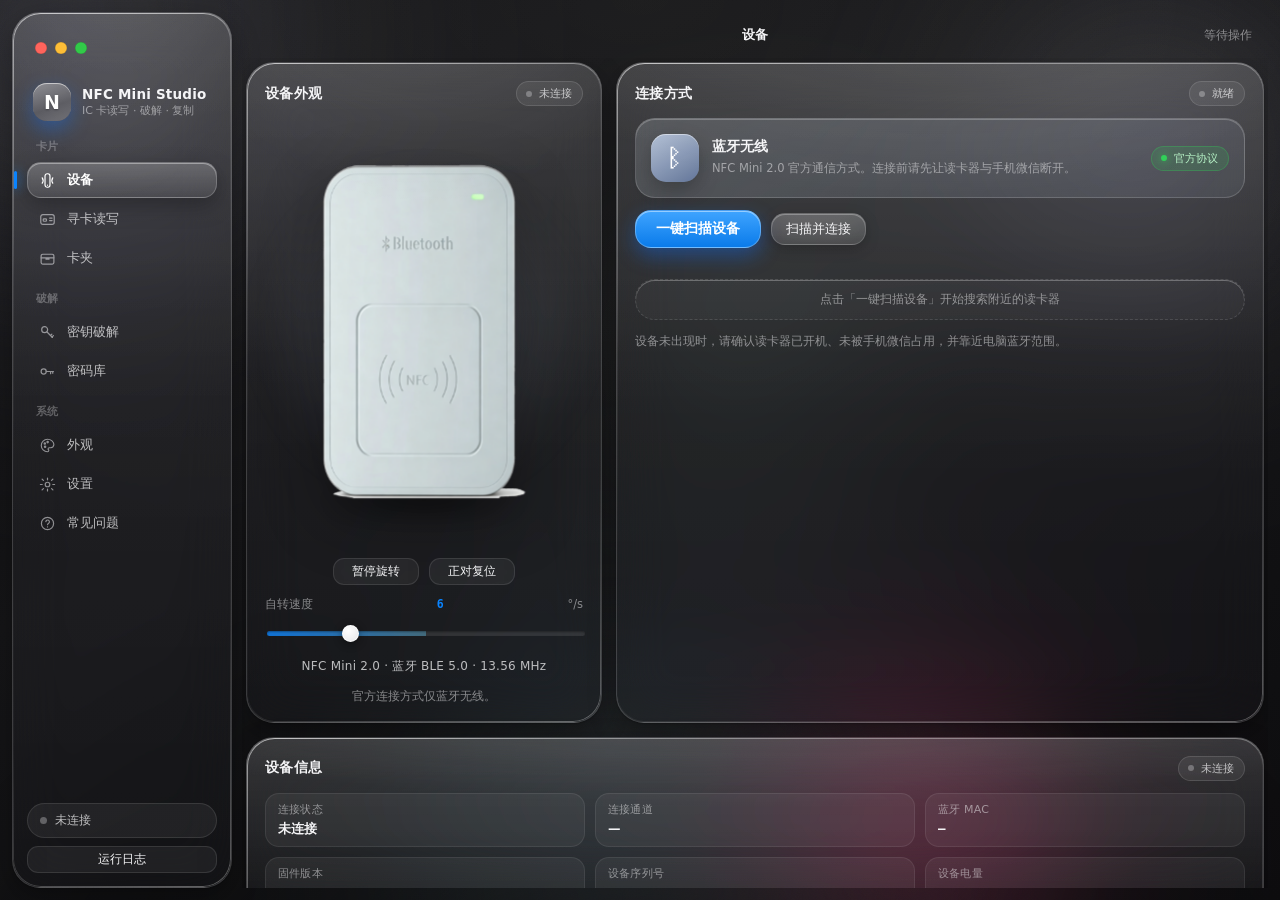
==== commit 9d4fb2dd: "feat(2.7.0): 云端 token 启动自检/一键续期 + 0x40/0x41 设备端批量验证 token 自动化（用户要求）：启动时自动校验云端 token（本地 JWT exp + GET" ====
--- a/app/web/index.html
+++ b/app/web/index.html
@@ -532,8 +532,10 @@
             </label>
           </div>
           <div class="row wrap mt">
-            <button class="btn primary" id="btnWxToken">从微信小程序自动获取 token</button>
-            <span class="hint grow" id="wxTokenOut">微信已登录且「宜新 NFC Reader Tool」小程序已打开时，点这里自动抓取并填入云端 token。</span>
+            <button class="btn primary" id="btnWxToken">自动获取 token（打开微信小程序）</button>
+            <button class="btn ghost" id="btnVerifyToken">验证 token</button>
+            <span class="badge" id="tokenBadge">未校验</span>
+            <span class="hint grow" id="wxTokenOut">启动时会自动校验 token；失效后点这里会打开微信并拉起「宜新 NFC Reader Tool」，抓到登录态自动填入（需微信已登录）。</span>
           </div>
           <p class="hint">token 来源：微信小程序「宜新 NFC Reader Tool」登录账号后，请求头 NICETHEME 的值（登录态、会过期，需自行获取粘贴）。密钥库接口用的厂商内置凭据已随软件内置，无需填写；未填 token 时云端会跳过并自动降级本地 mfkey32。</p>
 
@@ -625,6 +627,9 @@
             </label>
             <label class="check">
               <input type="checkbox" id="setCrackBatch"><span>候选密钥批量认证（更快；设备漏应答会自动回退串行）</span>
+            </label>
+            <label class="check">
+              <input type="checkbox" id="setCrackDevice"><span>设备端批量验证（0x40 灌密钥表 + 0x41 设备自试，候选多时最快）</span>
             </label>
             <label class="check">
               <input type="checkbox" id="setAutoCrack"><span>寻卡后自动后台破解</span>
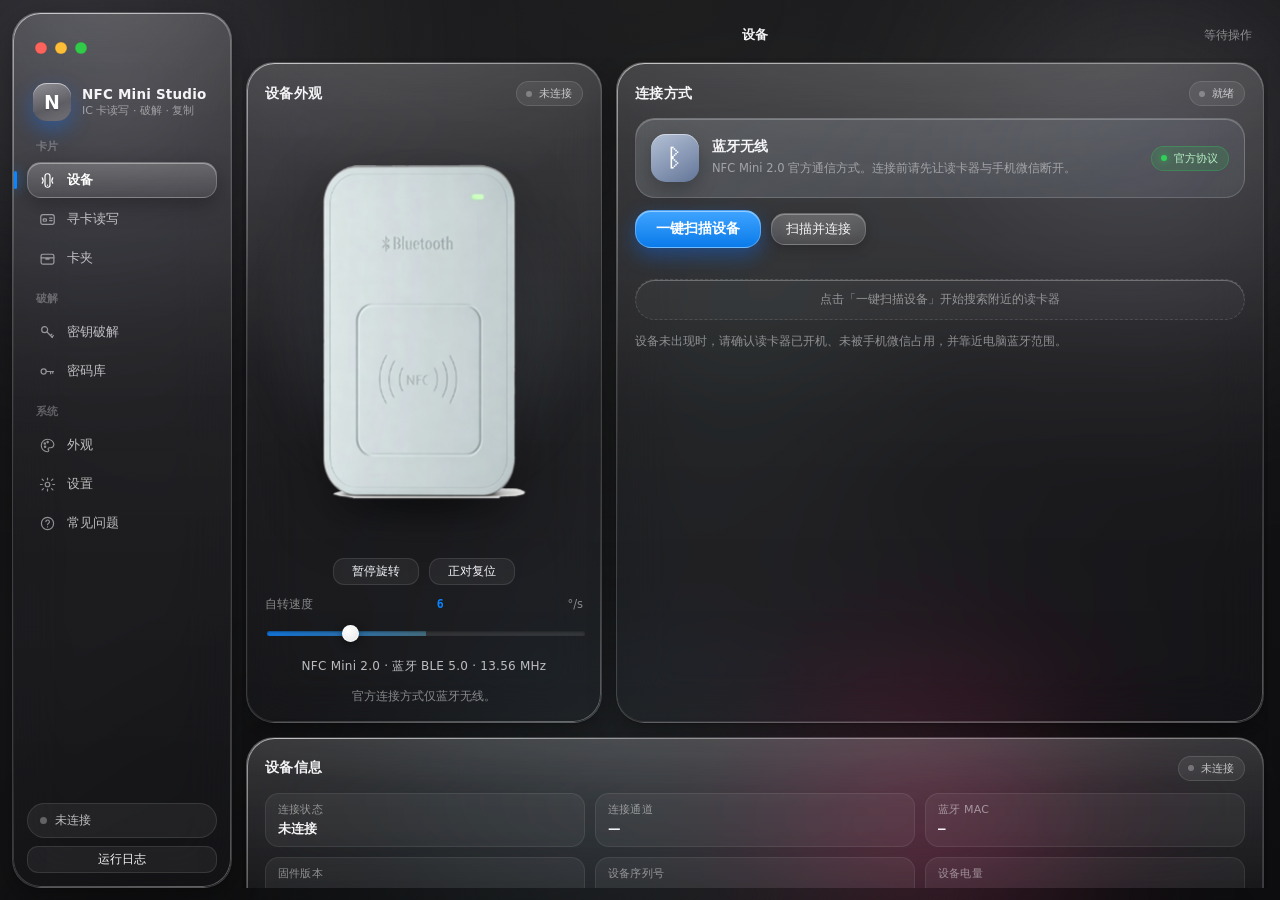
==== commit 3a794cbf: "refactor(token): 放弃模拟点击，改为「打开微信 + 五步图文教程 + 自动抓取」 用户决定不做图像识别/模拟点击（微信 4.x 自绘界面，维护成本高、易被窗口 位置与 DPI 破坏），" ====
--- a/app/web/index.html
+++ b/app/web/index.html
@@ -532,10 +532,12 @@
             </label>
           </div>
           <div class="row wrap mt">
-            <button class="btn primary" id="btnWxToken">自动获取 token（打开微信小程序）</button>
+            <button class="btn primary" id="btnWxToken">开始抓取 token</button>
+            <button class="btn" id="btnOpenWechat">打开微信</button>
             <button class="btn ghost" id="btnVerifyToken">验证 token</button>
+            <button class="btn ghost" id="btnTokenGuide">查看教程</button>
             <span class="badge" id="tokenBadge">未校验</span>
-            <span class="hint grow" id="wxTokenOut">启动时会自动校验 token；失效后点这里会打开微信并拉起「宜新 NFC Reader Tool」，抓到登录态自动填入（需微信已登录）。</span>
+            <span class="hint grow" id="wxTokenOut">启动时会自动校验 token。失效时：点「打开微信」→ 按教程在小程序里打开「宜新 NFC Reader Tool」→ 点「开始抓取 token」，程序会自动填入。（小程序界面无法被程序自动点击，这几步需要你手动点）</span>
           </div>
           <p class="hint">token 来源：微信小程序「宜新 NFC Reader Tool」登录账号后，请求头 NICETHEME 的值（登录态、会过期，需自行获取粘贴）。密钥库接口用的厂商内置凭据已随软件内置，无需填写；未填 token 时云端会跳过并自动降级本地 mfkey32。</p>
 
@@ -700,6 +702,22 @@
 
       <!-- ==================== 常见问题 ==================== -->
       <section class="view" id="view-help">
+        <!-- 云端 token 获取教程（含实拍步骤图） -->
+        <div class="card glass" id="tokenGuideCard">
+          <div class="card-head">
+            <h2>教程：怎么拿到云端 token</h2>
+            <span class="badge" id="guideState">步骤 5 步</span>
+          </div>
+          <p class="hint">云端破解要的是你在「宜新 NFC Reader Tool」小程序里的<b>登录态 token</b>。
+            小程序界面是微信自绘的，程序无法替你点击，所以请按下面 5 步操作——只要小程序一打开，
+            程序就能自动把 token 抓出来填好。</p>
+          <div class="guide-steps" id="tokenGuide"></div>
+          <div class="row wrap mt">
+            <button class="btn primary" id="btnGuideOpenWechat">打开微信</button>
+            <button class="btn" id="btnGuideFetch">我已打开小程序，开始抓取</button>
+            <span class="badge" id="guideBadge">未校验</span>
+          </div>
+        </div>
         <div class="card glass">
           <div class="card-head"><h2>常见问题</h2><span class="badge">FAQ</span></div>
           <details class="faq"><summary>云端破解为什么有时候解不出来？</summary>
@@ -707,7 +725,14 @@
           <details class="faq"><summary>为什么读卡慢、写卡快？</summary>
             <p>读卡要逐块采集 + 云端返回几百把候选逐把验证（官方也是分批试），所以慢；写卡用的是 <b>0x16 极速档</b>，写完立即返回，所以快。</p></details>
           <details class="faq"><summary>云端 token 会过期吗？</summary>
-            <p>会。recovery 接口要的是微信登录态 token，约 1 天过期。破解页点「从微信小程序自动获取 token」可一键重新抓取填好；不填时云端会跳过、降级本地算法。</p></details>
+            <p>会。recovery 接口要的是微信登录态 token，约 1 天过期。<b>每次打开软件都会自动校验一遍</b>；
+            一旦失效会弹窗提醒，并按「教程：怎么拿到云端 token」那 5 步引导你在微信里打开小程序，
+            然后点「开始抓取 token」自动填入（小程序界面是微信自绘的，程序没法替你点）。
+            不填 token 时云端会跳过、自动降级本地 mfkey32。</p></details>
+          <details class="faq"><summary>为什么点「一键扫描设备」一台都搜不到？</summary>
+            <p>最常见就是<b>读卡器的蓝牙被别处占着</b>：微信小程序打开时通常会自动连上读卡器，
+            这时桌面端扫不到它。请在小程序里点「断开连接」（或关掉小程序窗口）后再扫描；
+            也可能是读卡器没开机或离得太远。</p></details>
           <details class="faq"><summary>写卡提示里的「滚动码」是什么？</summary>
             <p>有些小区卡每次刷卡会改掉某一两个块（滚动码）。直接克隆可能导致门禁失效。用卡夹页的「数据对比」可以看出是不是滚动码卡。</p></details>
           <details class="faq"><summary>格式化 / 封卡会不会有风险？</summary>
--- a/app/web/css/macos.css
+++ b/app/web/css/macos.css
@@ -218,6 +218,21 @@
 .log-head, .modal h3 { font-size: 13.5px; }
 .log-body { font-size: 11.5px; line-height: 1.6; }
 .faq { border-radius: var(--r-md); padding: 10px 14px; }
+/* 云端 token 教程：编号步骤 + 实拍图 */
+.guide-steps { display: flex; flex-direction: column; gap: 12px; }
+.guide-step { display: flex; gap: 12px; align-items: flex-start; }
+.guide-step .g-n {
+  flex: none; width: 26px; height: 26px; border-radius: 50%;
+  display: grid; place-items: center; font-size: 13px; font-weight: 600;
+  color: #fff; background: var(--accent);
+}
+.guide-step .g-body { min-width: 0; }
+.guide-step .g-body b { font-size: 13px; }
+.guide-step .g-body p { margin: 3px 0 6px; }
+.guide-step .g-img {
+  max-width: 260px; max-height: 180px; border-radius: 10px;
+  border: 1px solid var(--edge); display: block;
+}
 .split { border-top: 1px solid var(--mac-sep); }
 
 /* 滚动条：macOS 细圆条 */
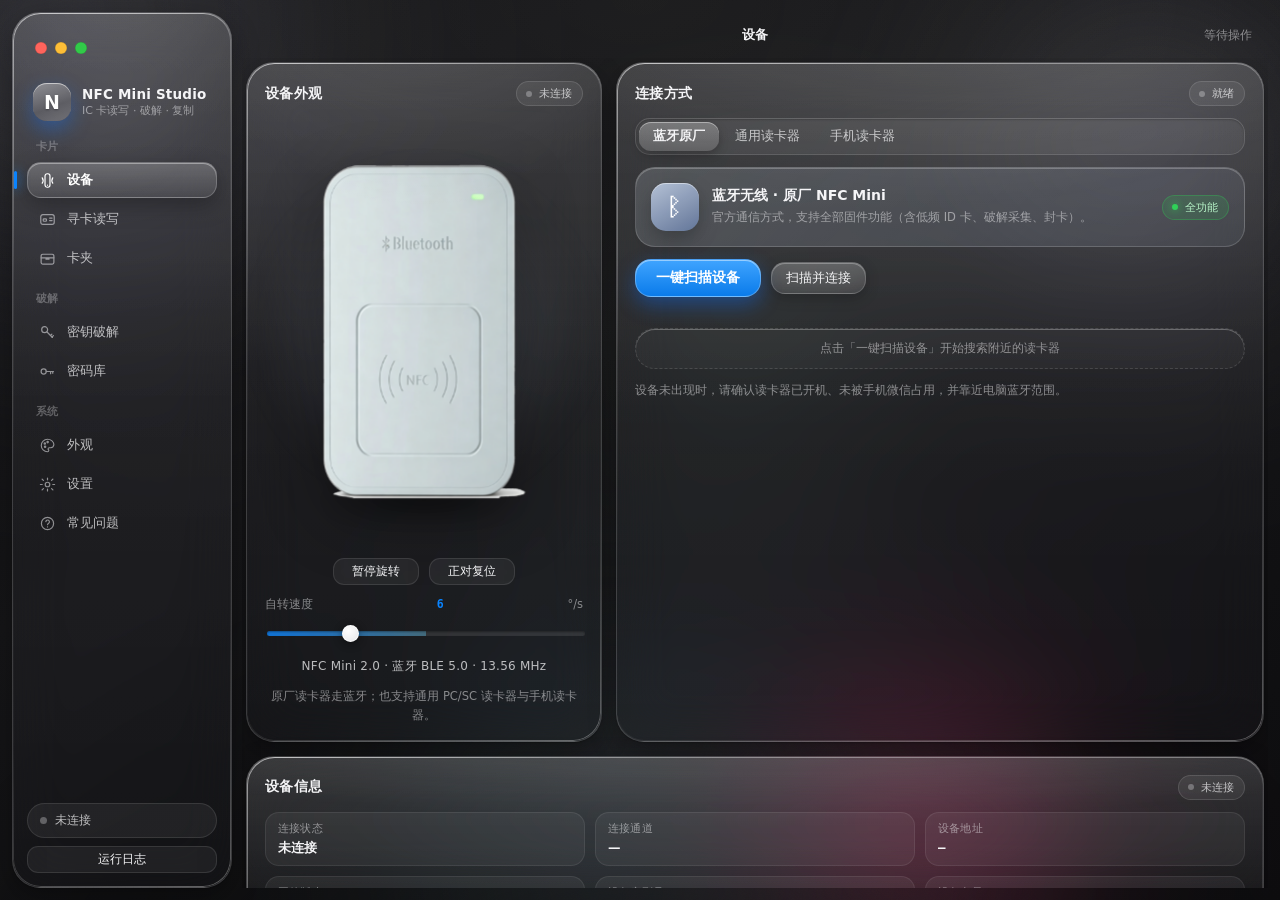
==== commit e3ee68d5: "feat(3.0.0): 通用 PC/SC 读卡器 + 手机当读卡器 APK + 完整文档 三条通道全部打通，不再只能连原厂蓝牙读卡器。  新增 PC/SC 通用读卡器（app/transport_p" ====
--- a/app/web/index.html
+++ b/app/web/index.html
@@ -119,7 +119,7 @@
               <input type="range" id="rngSpin" min="0" max="24" value="6">
             </label>
             <p class="device-caption">NFC Mini 2.0 · 蓝牙 BLE 5.0 · 13.56 MHz</p>
-            <p class="hint center">官方连接方式仅蓝牙无线。</p>
+            <p class="hint center">原厂读卡器走蓝牙；也支持通用 PC/SC 读卡器与手机读卡器。</p>
           </div>
 
           <!-- 连接 -->
@@ -129,16 +129,22 @@
               <span class="badge" id="scanBadge">就绪</span>
             </div>
 
-            <div class="conn-mode">
-              <span class="conn-mode-ico">ᛒ</span>
-              <div>
-                <b>蓝牙无线</b>
-                <p>NFC Mini 2.0 官方通信方式。连接前请先让读卡器与手机微信断开。</p>
-              </div>
-              <span class="badge ok">官方协议</span>
-            </div>
-
+            <div class="seg three" id="connSeg">
+              <button class="seg-item is-active" data-conn="ble">蓝牙原厂</button>
+              <button class="seg-item" data-conn="pcsc">通用读卡器</button>
+              <button class="seg-item" data-conn="net">手机读卡器</button>
+            </div>
+
+            <!-- ========== 通道 1：蓝牙原厂 ========== -->
             <div class="pane" id="paneBle">
+              <div class="conn-mode">
+                <span class="conn-mode-ico">ᛒ</span>
+                <div>
+                  <b>蓝牙无线 · 原厂 NFC Mini</b>
+                  <p>官方通信方式，支持全部固件功能（含低频 ID 卡、破解采集、封卡）。</p>
+                </div>
+                <span class="badge ok">全功能</span>
+              </div>
               <div class="row">
                 <button class="btn primary lg" id="btnScan">一键扫描设备</button>
                 <button class="btn" id="btnQuickConnect">扫描并连接</button>
@@ -149,6 +155,85 @@
               </ul>
               <p class="hint">设备未出现时，请确认读卡器已开机、未被手机微信占用，并靠近电脑蓝牙范围。</p>
             </div>
+
+            <!-- ========== 通道 2：通用 PC/SC 读卡器 ========== -->
+            <div class="pane is-hidden" id="panePcsc">
+              <div class="conn-mode">
+                <span class="conn-mode-ico">▤</span>
+                <div>
+                  <b>通用 PC/SC 读卡器</b>
+                  <p>ACR122U / ACR1252 / ACR1255 / PN532 等标准读卡器，走系统 PC/SC 服务。</p>
+                </div>
+                <span class="badge info">兼容模式</span>
+              </div>
+
+              <div class="probe-box" id="pcscProbeBox">
+                <div class="probe-line">
+                  <span class="probe-dot" id="pcscDot"></span>
+                  <b id="pcscState">尚未检测</b>
+                </div>
+                <p class="probe-hint" id="pcscHint">点「检测 PC/SC 环境」查看系统服务与读卡器状态。</p>
+                <ul class="probe-readers" id="pcscReaders"></ul>
+                <div class="row wrap" id="pcscFixRow" style="display:none">
+                  <button class="btn sm" id="btnPcscFix">复制修复命令</button>
+                  <span class="hint">管理员 PowerShell 里执行</span>
+                </div>
+              </div>
+
+              <div class="row">
+                <button class="btn primary lg" id="btnPcscScan">扫描读卡器</button>
+                <button class="btn" id="btnPcscProbe">检测 PC/SC 环境</button>
+              </div>
+              <ul class="dev-list" id="pcscList">
+                <li class="empty">点「扫描读卡器」列出插在电脑上的 PC/SC 读卡器</li>
+              </ul>
+              <p class="hint">
+                兼容模式可做：寻卡 / 读块 / 写块 / 写 UID / 整卡导出 / 密钥认证。<br>
+                做不到：低频 ID 卡（125 kHz）、固件级随机数采集破解、封卡锁卡、设备端密钥表。
+              </p>
+            </div>
+
+            <!-- ========== 通道 3：手机当读卡器 ========== -->
+            <div class="pane is-hidden" id="paneNet">
+              <div class="conn-mode">
+                <span class="conn-mode-ico">▣</span>
+                <div>
+                  <b>手机当读卡器</b>
+                  <p>安卓手机装 NFCMiniReader，用手机 NFC 天线替电脑读卡，走同一个 Wi-Fi。</p>
+                </div>
+                <span class="badge info">需装 App</span>
+              </div>
+
+              <div class="phone-guide">
+                <div class="phone-guide-head">
+                  <b>三步把手机变成读卡器</b>
+                  <button class="btn ghost sm" id="btnPhoneApk">下载 APK</button>
+                </div>
+                <ol class="phone-steps" id="phoneSteps">
+                  <li>在手机安装 NFCMiniReader.apk 并打开，授予 NFC 权限</li>
+                  <li>点「启动读卡服务」，让手机与电脑连同一个 Wi-Fi</li>
+                  <li>回到这里点「搜索手机读卡器」，选中后连接即可</li>
+                </ol>
+                <div class="phone-net">
+                  <div class="kv"><label>本机 IP</label><b id="kvLocalIp" class="mono">—</b></div>
+                  <div class="kv"><label>通信端口</label><b id="kvTcpPort" class="mono">—</b></div>
+                  <div class="kv"><label>发现端口</label><b id="kvBeaconPort" class="mono">—</b></div>
+                </div>
+                <ul class="phone-limits" id="phoneLimits"></ul>
+              </div>
+
+              <div class="row">
+                <button class="btn primary lg" id="btnNetScan">搜索手机读卡器</button>
+                <button class="btn" id="btnNetManual">手动输入地址</button>
+              </div>
+              <div class="row" id="netManualRow" style="display:none">
+                <input class="input mono" id="netAddress" placeholder="192.168.1.5:8765">
+                <button class="btn" id="btnNetConnect">连接</button>
+              </div>
+              <ul class="dev-list" id="netList">
+                <li class="empty">点「搜索手机读卡器」在局域网里找已启动服务的手机</li>
+              </ul>
+            </div>
           </div>
         </div>
 
@@ -160,13 +245,14 @@
           <div class="kv-grid" id="devInfo">
             <div class="kv"><label>连接状态</label><b id="kvState">未连接</b></div>
             <div class="kv"><label>连接通道</label><b id="kvMode">—</b></div>
-            <div class="kv"><label>蓝牙 MAC</label><b id="kvMac" class="mono">—</b></div>
+            <div class="kv"><label>设备地址</label><b id="kvMac" class="mono">—</b></div>
             <div class="kv"><label>固件版本</label><b id="kvVer">—</b></div>
             <div class="kv"><label>设备序列号</label><b id="kvSn" class="mono">—</b></div>
             <div class="kv"><label>设备电量</label><b id="kvBattery">—</b></div>
             <div class="kv"><label>固件型号</label><b id="kvFwModel">—</b></div>
             <div class="kv"><label>卡上芯片</label><b id="kvChip">—</b></div>
           </div>
+          <div class="cap-grid" id="capGrid"></div>
           <div class="row mt">
             <button class="btn" id="btnRefreshInfo">刷新信息</button>
             <button class="btn danger" id="btnDisconnect">断开连接</button>
@@ -661,7 +747,7 @@
 
             <div class="about">
               <h3>关于</h3>
-              <p>NFC Mini Studio <b id="aboutVer">2.6.0</b></p>
+              <p>NFC Mini Studio <b id="aboutVer">3.0.0</b></p>
               <p class="hint">协议来自 NFC Mini 2.0 微信小程序 BLE 私有协议逆向，仅供自有设备研究使用。</p>
             </div>
           </div>
--- a/app/web/css/style.css
+++ b/app/web/css/style.css
@@ -1,5 +1,5 @@
 /* ==========================================================================
-   NFC Mini Studio 2.6.0 · Liquid Glass 主题（macOS 桌面系统观感）
+   NFC Mini Studio 3.0.0 · Liquid Glass 主题（macOS 桌面系统观感）
    设计要点：多层毛玻璃 + 高光边缘 + 折射扫光 + 大圆角 + 柔和层级阴影
    ========================================================================== */
 
@@ -1761,3 +1761,121 @@
     0 16px 38px rgba(0, 0, 0, .42) !important;
 }
 
+
+/* ================================================================
+   三通道连接（v2.7.0）
+   1) 蓝牙原厂 NFC Mini · 2) 通用 PC/SC 读卡器 · 3) 手机当读卡器
+   ================================================================ */
+.seg.three { grid-template-columns: 1fr 1fr 1fr; }
+.seg-item .seg-dot {
+  display: inline-block; width: 6px; height: 6px; border-radius: 50%;
+  margin-right: 6px; vertical-align: middle;
+  background: rgba(255, 255, 255, .3);
+}
+.seg-item.is-active .seg-dot { background: var(--ok); box-shadow: 0 0 7px rgba(48, 209, 88, .9); }
+
+/* 环境检测盒 */
+.probe-box {
+  display: flex; flex-direction: column; gap: 9px;
+  padding: 13px 15px; border-radius: 16px;
+  background: rgba(255, 255, 255, .045);
+  border: 1px solid rgba(255, 255, 255, .10);
+}
+.probe-line { display: flex; align-items: center; gap: 9px; font-size: 12.5px; }
+.probe-dot {
+  width: 9px; height: 9px; border-radius: 50%; flex: none;
+  background: rgba(255, 255, 255, .28);
+  transition: .4s var(--ease);
+}
+.probe-dot.ok { background: var(--ok); box-shadow: 0 0 10px rgba(48, 209, 88, .85); }
+.probe-dot.warn { background: var(--warn); box-shadow: 0 0 10px rgba(255, 214, 10, .85); }
+.probe-dot.err { background: var(--err); box-shadow: 0 0 10px rgba(255, 69, 58, .85); }
+.probe-hint { font-size: 11.5px; line-height: 1.62; color: var(--ink-3); }
+.probe-readers { list-style: none; display: flex; flex-direction: column; gap: 5px; }
+.probe-readers li {
+  display: flex; align-items: center; gap: 8px;
+  font-size: 11.5px; color: var(--ink-2);
+  padding: 6px 9px; border-radius: 9px;
+  background: rgba(0, 0, 0, .18);
+}
+.probe-readers li .pill-tag { margin-left: auto; }
+
+/* 手机读卡器引导 */
+.phone-guide {
+  display: flex; flex-direction: column; gap: 11px;
+  padding: 14px 16px; border-radius: 16px;
+  background: linear-gradient(135deg, rgba(10, 132, 255, .10), rgba(255, 255, 255, .035));
+  border: 1px solid rgba(10, 132, 255, .20);
+}
+.phone-guide-head { display: flex; align-items: center; justify-content: space-between; gap: 10px; }
+.phone-guide-head b { font-size: 13px; }
+.phone-steps {
+  list-style: none; counter-reset: ph; display: flex; flex-direction: column; gap: 7px;
+}
+.phone-steps li {
+  counter-increment: ph; position: relative;
+  padding-left: 27px; font-size: 11.5px; line-height: 1.6; color: var(--ink-2);
+}
+.phone-steps li::before {
+  content: counter(ph);
+  position: absolute; left: 0; top: 1px;
+  width: 18px; height: 18px; border-radius: 50%;
+  display: grid; place-items: center;
+  font-size: 10.5px; font-weight: 700; color: #fff;
+  background: linear-gradient(150deg, var(--accent-2), var(--accent));
+  box-shadow: inset 0 1px 0 rgba(255, 255, 255, .4);
+}
+.phone-net { display: grid; grid-template-columns: repeat(3, minmax(0, 1fr)); gap: 8px; }
+.phone-net .kv { background: rgba(0, 0, 0, .16); }
+.phone-limits { list-style: none; display: flex; flex-direction: column; gap: 4px; }
+.phone-limits li {
+  position: relative; padding-left: 15px;
+  font-size: 11px; line-height: 1.55; color: var(--ink-3);
+}
+.phone-limits li::before {
+  content: '!'; position: absolute; left: 2px; top: 0;
+  font-size: 11px; font-weight: 700; color: var(--warn);
+}
+
+/* 能力矩阵 */
+.cap-grid {
+  display: grid; grid-template-columns: repeat(auto-fill, minmax(122px, 1fr));
+  gap: 7px; margin-top: 12px;
+}
+.cap-grid:empty { display: none; }
+.cap-chip {
+  display: flex; align-items: center; gap: 6px;
+  padding: 6px 10px; border-radius: 10px;
+  font-size: 11px; font-weight: 500;
+  border: 1px solid rgba(255, 255, 255, .10);
+  background: rgba(255, 255, 255, .04);
+  color: var(--ink-3);
+}
+.cap-chip.on {
+  color: #cdf3d8; border-color: rgba(48, 209, 88, .30);
+  background: rgba(48, 209, 88, .10);
+}
+.cap-chip.off { opacity: .55; }
+.cap-chip i { font-style: normal; font-size: 11px; }
+.cap-chip.on i { color: var(--ok); }
+.cap-chip.off i { color: var(--ink-4); }
+
+/* 通道设备列表标签 */
+.dev-tag {
+  font-size: 9.5px; font-weight: 600; letter-spacing: .3px;
+  padding: 2px 7px; border-radius: 6px; flex: none;
+  background: rgba(255, 255, 255, .10); color: var(--ink-3);
+}
+.dev-tag.ble { background: rgba(10, 132, 255, .18); color: #b8dcff; }
+.dev-tag.pcsc { background: rgba(48, 209, 88, .16); color: #b6f2c6; }
+.dev-tag.net { background: rgba(191, 90, 242, .18); color: #e2c4ff; }
+
+/* 空状态里的可点击操作 */
+.empty-action { color: var(--accent-2); cursor: pointer; text-decoration: underline; }
+.empty-action:hover { color: #fff; }
+
+body.light .probe-box,
+body.light .phone-guide { background: rgba(255, 255, 255, .66); border-color: rgba(20, 30, 60, .10); }
+body.light .probe-readers li { background: rgba(20, 30, 60, .05); }
+body.light .cap-chip { background: rgba(20, 30, 60, .04); border-color: rgba(20, 30, 60, .08); }
+body.light .phone-net .kv { background: rgba(20, 30, 60, .04); }
--- a/app/web/css/macos.css
+++ b/app/web/css/macos.css
@@ -1,5 +1,5 @@
 /* ==========================================================================
-   NFC Mini Studio · macOS 观感覆盖层（2.6.0）
+   NFC Mini Studio · macOS 观感覆盖层（3.0.0）
    设计基调（与 style.css 的液态玻璃叠加，不替换）：
      · 保留毛玻璃材质：多层半透明高光 + backdrop blur + 折射描边（全部沿用 style.css）
      · 圆角加大：窗口 / 卡片 / 按钮 / 输入框统一走大 R
